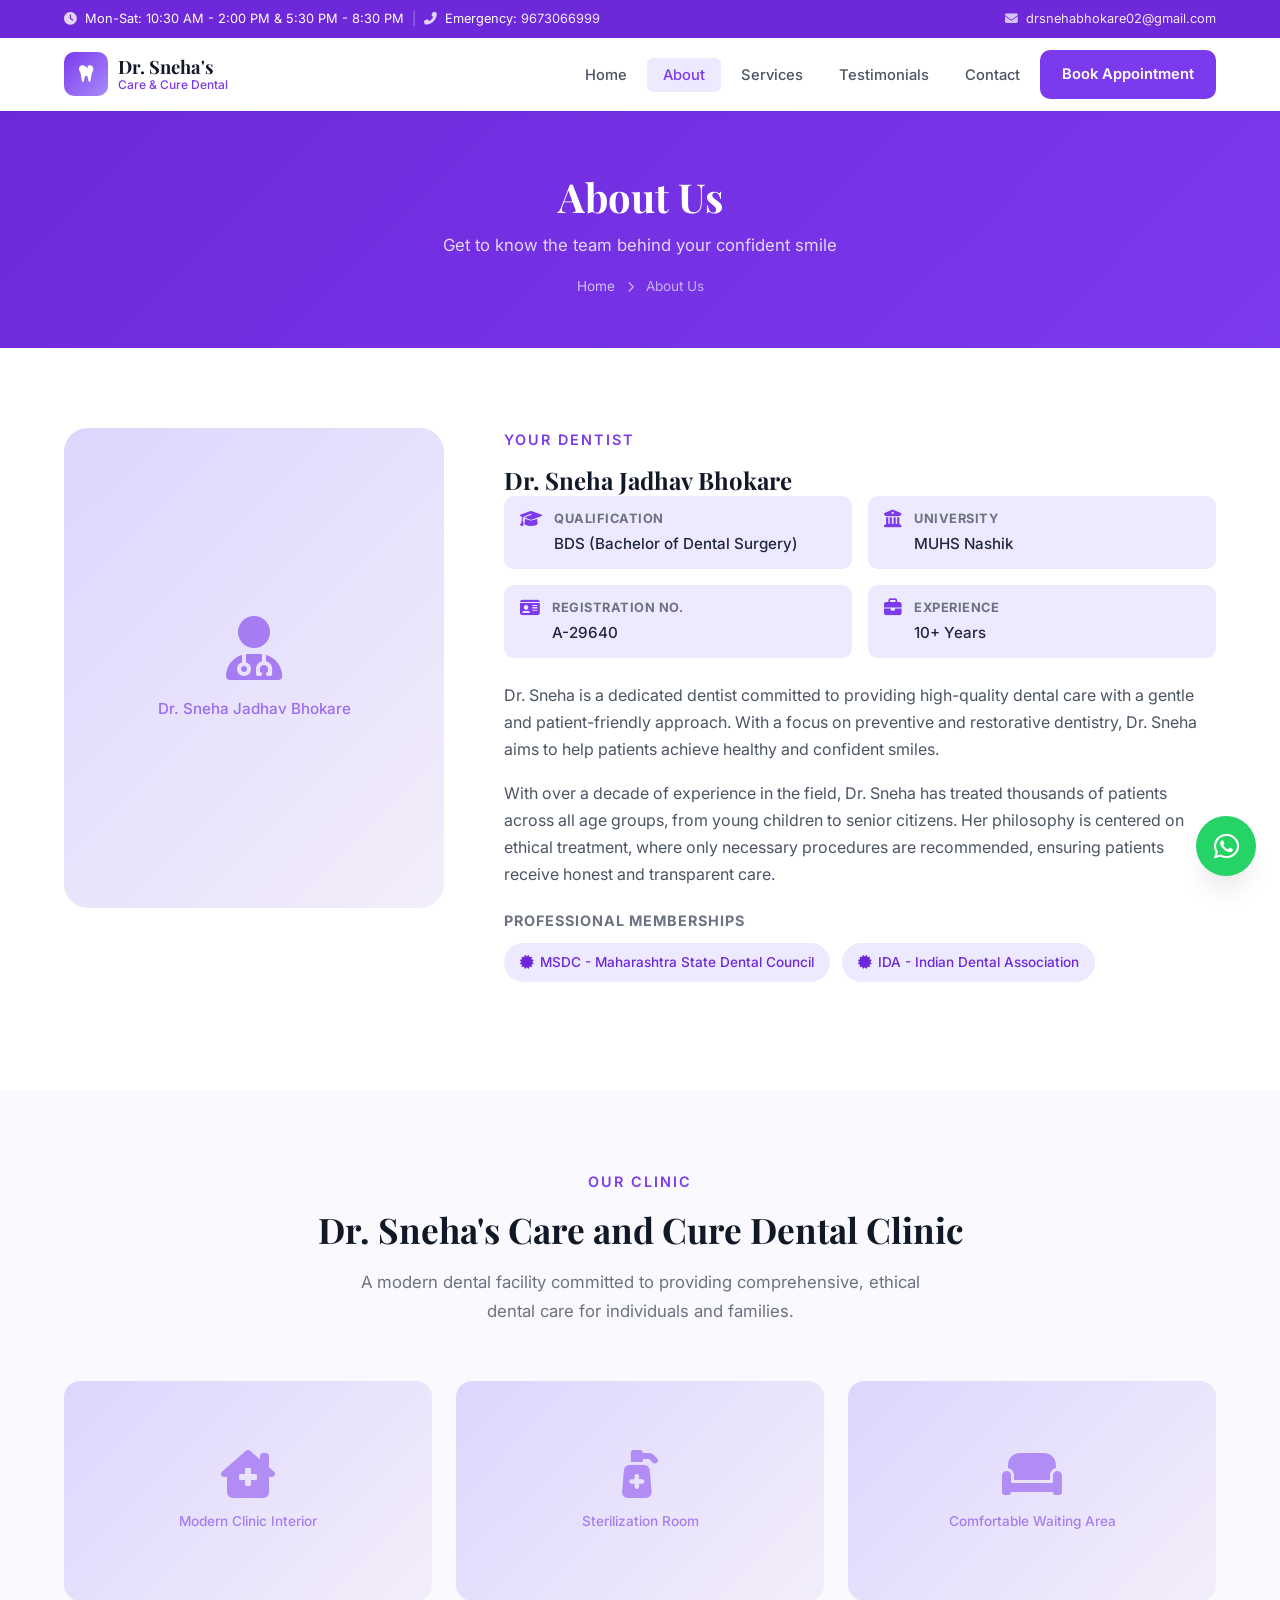
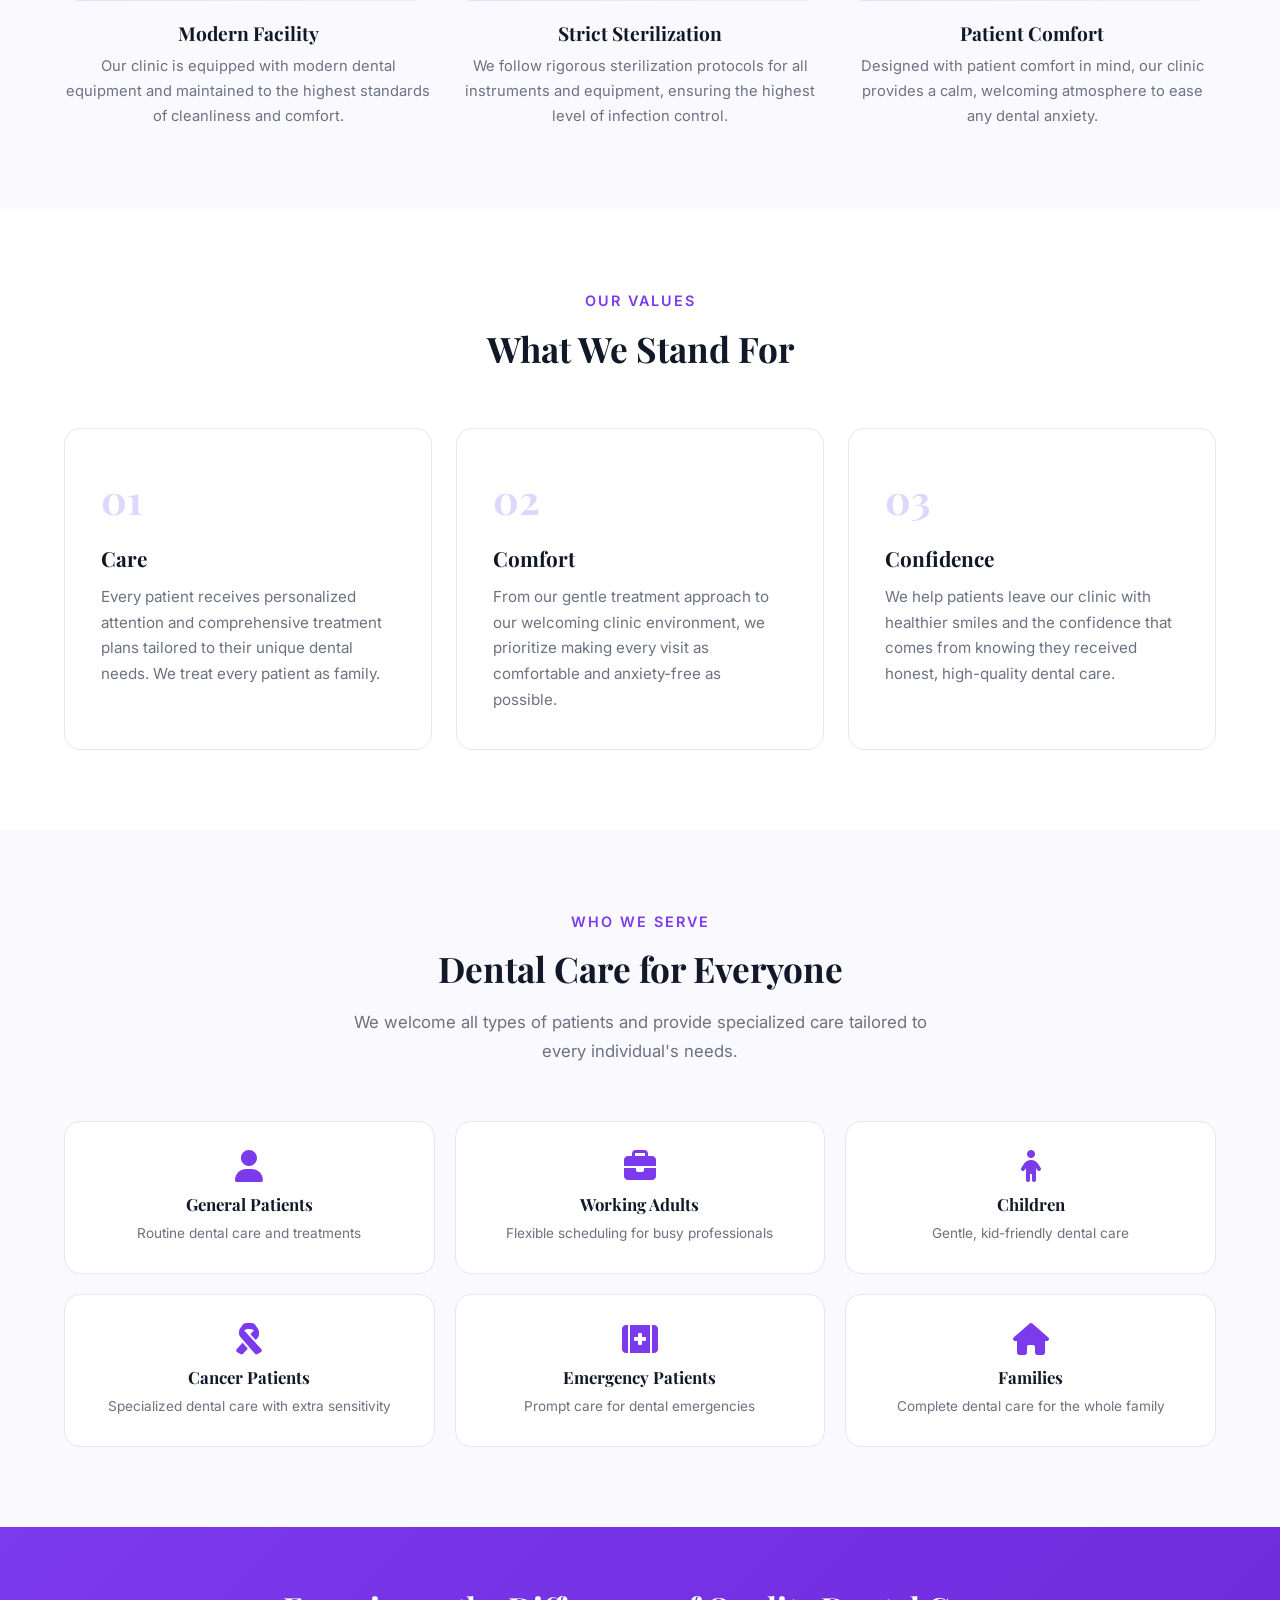
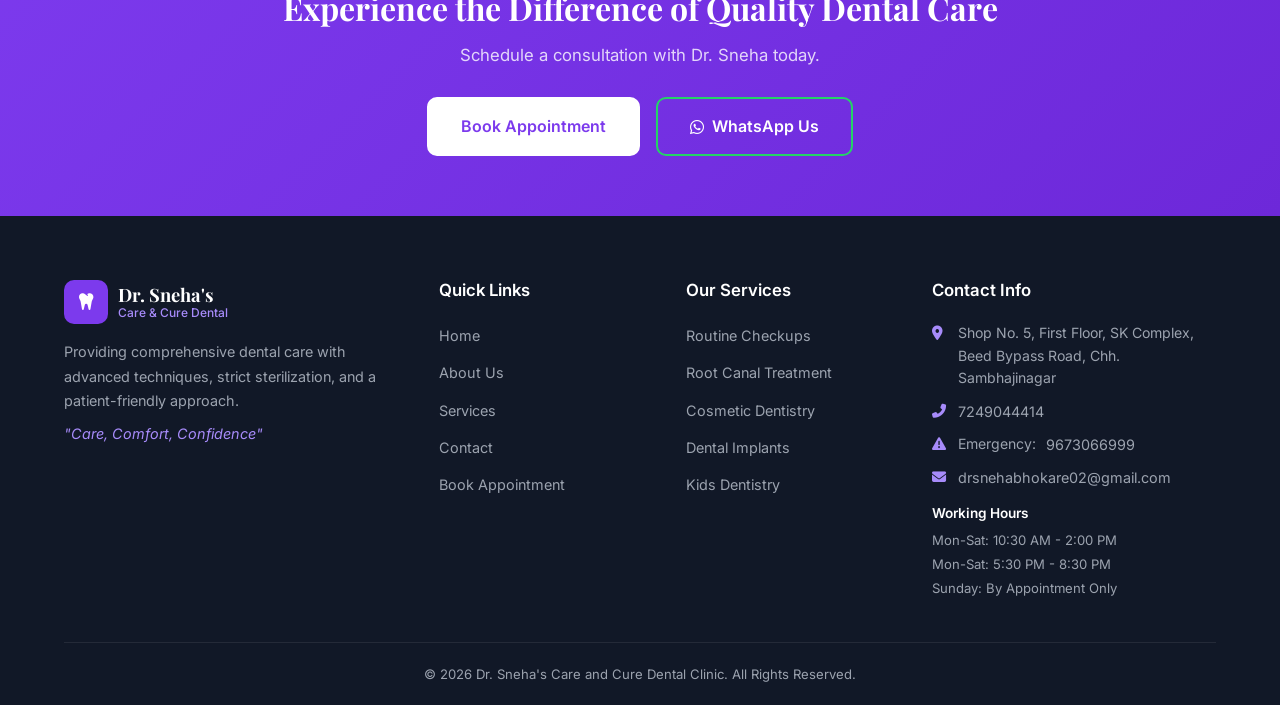
==== about.html @ a2eb23ae "first commit" ====
<!DOCTYPE html>
<html lang="en">
<head>
    <meta charset="UTF-8">
    <meta name="viewport" content="width=device-width, initial-scale=1.0">
    <meta name="description" content="Learn about Dr. Sneha Jadhav Bhokare - BDS, 10+ years experience. Dedicated to gentle, ethical dental care at Care and Cure Dental Clinic, Chh. Sambhajinagar.">
    <title>About Us | Dr. Sneha's Care and Cure Dental Clinic</title>
    <link rel="preconnect" href="https://fonts.googleapis.com">
    <link rel="preconnect" href="https://fonts.gstatic.com" crossorigin>
    <link href="https://fonts.googleapis.com/css2?family=Playfair+Display:wght@400;500;600;700&family=Inter:wght@300;400;500;600;700&display=swap" rel="stylesheet">
    <link rel="stylesheet" href="https://cdnjs.cloudflare.com/ajax/libs/font-awesome/6.5.1/css/all.min.css">
    <link rel="stylesheet" href="css/styles.css">
</head>
<body>
    <!-- Top Bar -->
    <div class="top-bar">
        <div class="container top-bar-content">
            <div class="top-bar-left">
                <span><i class="fas fa-clock"></i> Mon-Sat: 10:30 AM - 2:00 PM &amp; 5:30 PM - 8:30 PM</span>
                <span class="top-bar-divider">|</span>
                <span><i class="fas fa-phone-alt"></i> Emergency: <a href="tel:9673066999">9673066999</a></span>
            </div>
            <div class="top-bar-right">
                <a href="mailto:drsnehabhokare02@gmail.com"><i class="fas fa-envelope"></i> drsnehabhokare02@gmail.com</a>
            </div>
        </div>
    </div>

    <!-- Navigation -->
    <nav class="navbar" id="navbar">
        <div class="container nav-content">
            <a href="index.html" class="logo">
                <span class="logo-icon"><i class="fas fa-tooth"></i></span>
                <div class="logo-text">
                    <span class="logo-name">Dr. Sneha's</span>
                    <span class="logo-tagline">Care &amp; Cure Dental</span>
                </div>
            </a>
            <ul class="nav-links" id="navLinks">
                <li><a href="index.html">Home</a></li>
                <li><a href="about.html" class="active">About</a></li>
                <li><a href="services.html">Services</a></li>
                <li><a href="index.html#testimonials">Testimonials</a></li>
                <li><a href="contact.html">Contact</a></li>
                <li><a href="contact.html#appointment" class="btn btn-nav">Book Appointment</a></li>
            </ul>
            <button class="hamburger" id="hamburger" aria-label="Toggle navigation menu">
                <span></span>
                <span></span>
                <span></span>
            </button>
        </div>
    </nav>

    <!-- Page Header -->
    <section class="page-header">
        <div class="container">
            <h1>About Us</h1>
            <p>Get to know the team behind your confident smile</p>
            <div class="breadcrumb">
                <a href="index.html">Home</a> <i class="fas fa-chevron-right"></i> <span>About Us</span>
            </div>
        </div>
    </section>

    <!-- About Doctor Section -->
    <section class="section about-doctor">
        <div class="container">
            <div class="about-doctor-grid">
                <div class="about-doctor-image">
                    <div class="image-placeholder doctor-portrait">
                        <i class="fas fa-user-md"></i>
                        <span>Dr. Sneha Jadhav Bhokare</span>
                    </div>
                </div>
                <div class="about-doctor-content">
                    <p class="section-label">Your Dentist</p>
                    <h2>Dr. Sneha Jadhav Bhokare</h2>
                    <div class="credential-list">
                        <div class="credential">
                            <i class="fas fa-graduation-cap"></i>
                            <div>
                                <strong>Qualification</strong>
                                <span>BDS (Bachelor of Dental Surgery)</span>
                            </div>
                        </div>
                        <div class="credential">
                            <i class="fas fa-university"></i>
                            <div>
                                <strong>University</strong>
                                <span>MUHS Nashik</span>
                            </div>
                        </div>
                        <div class="credential">
                            <i class="fas fa-id-card"></i>
                            <div>
                                <strong>Registration No.</strong>
                                <span>A-29640</span>
                            </div>
                        </div>
                        <div class="credential">
                            <i class="fas fa-briefcase"></i>
                            <div>
                                <strong>Experience</strong>
                                <span>10+ Years</span>
                            </div>
                        </div>
                    </div>
                    <p class="bio-text">Dr. Sneha is a dedicated dentist committed to providing high-quality dental care with a gentle and patient-friendly approach. With a focus on preventive and restorative dentistry, Dr. Sneha aims to help patients achieve healthy and confident smiles.</p>
                    <p class="bio-text">With over a decade of experience in the field, Dr. Sneha has treated thousands of patients across all age groups, from young children to senior citizens. Her philosophy is centered on ethical treatment, where only necessary procedures are recommended, ensuring patients receive honest and transparent care.</p>
                    <div class="membership-section">
                        <h4>Professional Memberships</h4>
                        <div class="membership-tags">
                            <span class="tag"><i class="fas fa-certificate"></i> MSDC - Maharashtra State Dental Council</span>
                            <span class="tag"><i class="fas fa-certificate"></i> IDA - Indian Dental Association</span>
                        </div>
                    </div>
                </div>
            </div>
        </div>
    </section>

    <!-- Clinic Overview -->
    <section class="section clinic-overview">
        <div class="container">
            <div class="section-header">
                <p class="section-label">Our Clinic</p>
                <h2>Dr. Sneha's Care and Cure Dental Clinic</h2>
                <p class="section-description">A modern dental facility committed to providing comprehensive, ethical dental care for individuals and families.</p>
            </div>
            <div class="clinic-features-grid">
                <div class="clinic-feature">
                    <div class="feature-image-placeholder">
                        <i class="fas fa-clinic-medical"></i>
                        <span>Modern Clinic Interior</span>
                    </div>
                    <h3>Modern Facility</h3>
                    <p>Our clinic is equipped with modern dental equipment and maintained to the highest standards of cleanliness and comfort.</p>
                </div>
                <div class="clinic-feature">
                    <div class="feature-image-placeholder">
                        <i class="fas fa-pump-medical"></i>
                        <span>Sterilization Room</span>
                    </div>
                    <h3>Strict Sterilization</h3>
                    <p>We follow rigorous sterilization protocols for all instruments and equipment, ensuring the highest level of infection control.</p>
                </div>
                <div class="clinic-feature">
                    <div class="feature-image-placeholder">
                        <i class="fas fa-couch"></i>
                        <span>Comfortable Waiting Area</span>
                    </div>
                    <h3>Patient Comfort</h3>
                    <p>Designed with patient comfort in mind, our clinic provides a calm, welcoming atmosphere to ease any dental anxiety.</p>
                </div>
            </div>
        </div>
    </section>

    <!-- Values Section -->
    <section class="section values-section">
        <div class="container">
            <div class="section-header">
                <p class="section-label">Our Values</p>
                <h2>What We Stand For</h2>
            </div>
            <div class="values-grid">
                <div class="value-card">
                    <div class="value-number">01</div>
                    <h3>Care</h3>
                    <p>Every patient receives personalized attention and comprehensive treatment plans tailored to their unique dental needs. We treat every patient as family.</p>
                </div>
                <div class="value-card">
                    <div class="value-number">02</div>
                    <h3>Comfort</h3>
                    <p>From our gentle treatment approach to our welcoming clinic environment, we prioritize making every visit as comfortable and anxiety-free as possible.</p>
                </div>
                <div class="value-card">
                    <div class="value-number">03</div>
                    <h3>Confidence</h3>
                    <p>We help patients leave our clinic with healthier smiles and the confidence that comes from knowing they received honest, high-quality dental care.</p>
                </div>
            </div>
        </div>
    </section>

    <!-- Patients We Serve -->
    <section class="section patients-section">
        <div class="container">
            <div class="section-header">
                <p class="section-label">Who We Serve</p>
                <h2>Dental Care for Everyone</h2>
                <p class="section-description">We welcome all types of patients and provide specialized care tailored to every individual's needs.</p>
            </div>
            <div class="patients-grid">
                <div class="patient-type">
                    <i class="fas fa-user"></i>
                    <h4>General Patients</h4>
                    <p>Routine dental care and treatments</p>
                </div>
                <div class="patient-type">
                    <i class="fas fa-briefcase"></i>
                    <h4>Working Adults</h4>
                    <p>Flexible scheduling for busy professionals</p>
                </div>
                <div class="patient-type">
                    <i class="fas fa-child"></i>
                    <h4>Children</h4>
                    <p>Gentle, kid-friendly dental care</p>
                </div>
                <div class="patient-type">
                    <i class="fas fa-ribbon"></i>
                    <h4>Cancer Patients</h4>
                    <p>Specialized dental care with extra sensitivity</p>
                </div>
                <div class="patient-type">
                    <i class="fas fa-first-aid"></i>
                    <h4>Emergency Patients</h4>
                    <p>Prompt care for dental emergencies</p>
                </div>
                <div class="patient-type">
                    <i class="fas fa-home"></i>
                    <h4>Families</h4>
                    <p>Complete dental care for the whole family</p>
                </div>
            </div>
        </div>
    </section>

    <!-- CTA Section -->
    <section class="cta-section">
        <div class="container cta-content">
            <h2>Experience the Difference of Quality Dental Care</h2>
            <p>Schedule a consultation with Dr. Sneha today.</p>
            <div class="cta-buttons">
                <a href="contact.html#appointment" class="btn btn-white btn-lg">Book Appointment</a>
                <a href="https://wa.me/917249044414?text=Hello%20Dr.%20Sneha%2C%20I%20would%20like%20to%20book%20an%20appointment." class="btn btn-whatsapp-outline btn-lg" target="_blank" rel="noopener noreferrer">
                    <i class="fab fa-whatsapp"></i> WhatsApp Us
                </a>
            </div>
        </div>
    </section>

    <!-- Footer -->
    <footer class="footer">
        <div class="container">
            <div class="footer-grid">
                <div class="footer-col">
                    <div class="footer-logo">
                        <span class="logo-icon"><i class="fas fa-tooth"></i></span>
                        <div class="logo-text">
                            <span class="logo-name">Dr. Sneha's</span>
                            <span class="logo-tagline">Care &amp; Cure Dental</span>
                        </div>
                    </div>
                    <p>Providing comprehensive dental care with advanced techniques, strict sterilization, and a patient-friendly approach.</p>
                    <p class="tagline-footer"><em>"Care, Comfort, Confidence"</em></p>
                </div>
                <div class="footer-col">
                    <h4>Quick Links</h4>
                    <ul>
                        <li><a href="index.html">Home</a></li>
                        <li><a href="about.html">About Us</a></li>
                        <li><a href="services.html">Services</a></li>
                        <li><a href="contact.html">Contact</a></li>
                        <li><a href="contact.html#appointment">Book Appointment</a></li>
                    </ul>
                </div>
                <div class="footer-col">
                    <h4>Our Services</h4>
                    <ul>
                        <li><a href="services.html#routine">Routine Checkups</a></li>
                        <li><a href="services.html#rootcanal">Root Canal Treatment</a></li>
                        <li><a href="services.html#cosmetic">Cosmetic Dentistry</a></li>
                        <li><a href="services.html#implants">Dental Implants</a></li>
                        <li><a href="services.html#kids">Kids Dentistry</a></li>
                    </ul>
                </div>
                <div class="footer-col">
                    <h4>Contact Info</h4>
                    <ul class="contact-list">
                        <li><i class="fas fa-map-marker-alt"></i> Shop No. 5, First Floor, SK Complex, Beed Bypass Road, Chh. Sambhajinagar</li>
                        <li><i class="fas fa-phone-alt"></i> <a href="tel:7249044414">7249044414</a></li>
                        <li><i class="fas fa-exclamation-triangle"></i> Emergency: <a href="tel:9673066999">9673066999</a></li>
                        <li><i class="fas fa-envelope"></i> <a href="mailto:drsnehabhokare02@gmail.com">drsnehabhokare02@gmail.com</a></li>
                    </ul>
                    <div class="footer-hours">
                        <h5>Working Hours</h5>
                        <p>Mon-Sat: 10:30 AM - 2:00 PM</p>
                        <p>Mon-Sat: 5:30 PM - 8:30 PM</p>
                        <p>Sunday: By Appointment Only</p>
                    </div>
                </div>
            </div>
            <div class="footer-bottom">
                <p>&copy; 2026 Dr. Sneha's Care and Cure Dental Clinic. All Rights Reserved.</p>
            </div>
        </div>
    </footer>

    <!-- WhatsApp Float Button -->
    <a href="https://wa.me/917249044414?text=Hello%20Dr.%20Sneha%2C%20I%20would%20like%20to%20book%20an%20appointment." class="whatsapp-float" target="_blank" rel="noopener noreferrer" aria-label="Chat on WhatsApp">
        <i class="fab fa-whatsapp"></i>
    </a>

    <button class="back-to-top" id="backToTop" aria-label="Back to top">
        <i class="fas fa-chevron-up"></i>
    </button>

    <script src="js/main.js"></script>
</body>
</html>
---- css/styles.css ----
/* ===================================
   Dr. Sneha's Care & Cure Dental Clinic
   Premium Dental Website Stylesheet
   Color Palette: Lavender / Purple / White
   =================================== */

/* --- CSS Variables --- */
:root {
    --primary: #7C3AED;
    --primary-dark: #6D28D9;
    --primary-light: #A78BFA;
    --primary-lighter: #DDD6FE;
    --primary-lightest: #EDE9FE;
    --lavender: #E8DEF8;
    --lavender-light: #F3EEFA;
    --white: #FFFFFF;
    --off-white: #FAFAFE;
    --gray-50: #F9FAFB;
    --gray-100: #F3F4F6;
    --gray-200: #E5E7EB;
    --gray-300: #D1D5DB;
    --gray-400: #9CA3AF;
    --gray-500: #6B7280;
    --gray-600: #4B5563;
    --gray-700: #374151;
    --gray-800: #1F2937;
    --gray-900: #111827;
    --success: #10B981;
    --warning: #F59E0B;
    --danger: #EF4444;
    --whatsapp: #25D366;
    --font-heading: 'Playfair Display', Georgia, serif;
    --font-body: 'Inter', -apple-system, BlinkMacSystemFont, sans-serif;
    --shadow-sm: 0 1px 2px rgba(0, 0, 0, 0.05);
    --shadow: 0 4px 6px -1px rgba(0, 0, 0, 0.07), 0 2px 4px -2px rgba(0, 0, 0, 0.05);
    --shadow-md: 0 10px 15px -3px rgba(0, 0, 0, 0.08), 0 4px 6px -4px rgba(0, 0, 0, 0.05);
    --shadow-lg: 0 20px 25px -5px rgba(0, 0, 0, 0.08), 0 8px 10px -6px rgba(0, 0, 0, 0.04);
    --shadow-xl: 0 25px 50px -12px rgba(0, 0, 0, 0.15);
    --radius-sm: 6px;
    --radius: 10px;
    --radius-lg: 16px;
    --radius-xl: 24px;
    --transition: all 0.3s ease;
}

/* --- Reset & Base --- */
*, *::before, *::after {
    margin: 0;
    padding: 0;
    box-sizing: border-box;
}

html {
    scroll-behavior: smooth;
    scroll-padding-top: 100px;
}

body {
    font-family: var(--font-body);
    color: var(--gray-700);
    line-height: 1.7;
    background: var(--white);
    -webkit-font-smoothing: antialiased;
}

a {
    text-decoration: none;
    color: var(--primary);
    transition: var(--transition);
}

a:hover {
    color: var(--primary-dark);
}

img {
    max-width: 100%;
    height: auto;
    display: block;
}

h1, h2, h3, h4, h5, h6 {
    font-family: var(--font-heading);
    color: var(--gray-900);
    line-height: 1.3;
}

.container {
    max-width: 1200px;
    margin: 0 auto;
    padding: 0 24px;
}

.section {
    padding: 80px 0;
}

/* --- Top Bar --- */
.top-bar {
    background: var(--primary-dark);
    color: var(--white);
    font-size: 0.8rem;
    padding: 8px 0;
}

.top-bar-content {
    display: flex;
    justify-content: space-between;
    align-items: center;
}

.top-bar-left {
    display: flex;
    align-items: center;
    gap: 8px;
}

.top-bar-left i, .top-bar-right i {
    margin-right: 4px;
    opacity: 0.8;
}

.top-bar a {
    color: var(--white);
    opacity: 0.9;
}

.top-bar a:hover {
    opacity: 1;
    color: var(--lavender);
}

.top-bar-divider {
    opacity: 0.4;
}

/* --- Navbar --- */
.navbar {
    background: var(--white);
    position: sticky;
    top: 0;
    z-index: 1000;
    box-shadow: var(--shadow-sm);
    transition: var(--transition);
}

.navbar.scrolled {
    box-shadow: var(--shadow-md);
}

.nav-content {
    display: flex;
    justify-content: space-between;
    align-items: center;
    padding-top: 12px;
    padding-bottom: 12px;
}

.logo {
    display: flex;
    align-items: center;
    gap: 10px;
    color: var(--gray-900);
}

.logo:hover {
    color: var(--gray-900);
}

.logo-icon {
    width: 44px;
    height: 44px;
    background: linear-gradient(135deg, var(--primary), var(--primary-light));
    border-radius: var(--radius);
    display: flex;
    align-items: center;
    justify-content: center;
    color: var(--white);
    font-size: 1.2rem;
}

.logo-text {
    display: flex;
    flex-direction: column;
}

.logo-name {
    font-family: var(--font-heading);
    font-size: 1.15rem;
    font-weight: 700;
    color: var(--gray-900);
    line-height: 1.2;
}

.logo-tagline {
    font-size: 0.75rem;
    color: var(--primary);
    font-weight: 500;
    line-height: 1.2;
}

.nav-links {
    display: flex;
    align-items: center;
    list-style: none;
    gap: 4px;
}

.nav-links a {
    color: var(--gray-600);
    font-weight: 500;
    font-size: 0.92rem;
    padding: 8px 16px;
    border-radius: var(--radius-sm);
    transition: var(--transition);
}

.nav-links a:hover,
.nav-links a.active {
    color: var(--primary);
    background: var(--primary-lightest);
}

.btn-nav {
    background: var(--primary) !important;
    color: var(--white) !important;
    padding: 10px 20px !important;
    border-radius: var(--radius) !important;
    font-weight: 600 !important;
}

.btn-nav:hover {
    background: var(--primary-dark) !important;
    color: var(--white) !important;
}

.hamburger {
    display: none;
    flex-direction: column;
    gap: 5px;
    background: none;
    border: none;
    cursor: pointer;
    padding: 8px;
}

.hamburger span {
    width: 24px;
    height: 2.5px;
    background: var(--gray-700);
    border-radius: 2px;
    transition: var(--transition);
}

.hamburger.active span:nth-child(1) {
    transform: rotate(45deg) translate(5px, 5px);
}

.hamburger.active span:nth-child(2) {
    opacity: 0;
}

.hamburger.active span:nth-child(3) {
    transform: rotate(-45deg) translate(5px, -5px);
}

/* --- Buttons --- */
.btn {
    display: inline-flex;
    align-items: center;
    justify-content: center;
    gap: 8px;
    font-family: var(--font-body);
    font-weight: 600;
    font-size: 0.95rem;
    padding: 12px 28px;
    border-radius: var(--radius);
    border: 2px solid transparent;
    cursor: pointer;
    transition: var(--transition);
    white-space: nowrap;
}

.btn-primary {
    background: var(--primary);
    color: var(--white);
    border-color: var(--primary);
}

.btn-primary:hover {
    background: var(--primary-dark);
    border-color: var(--primary-dark);
    color: var(--white);
    transform: translateY(-2px);
    box-shadow: var(--shadow-md);
}

.btn-outline {
    background: transparent;
    color: var(--white);
    border-color: var(--white);
}

.btn-outline:hover {
    background: var(--white);
    color: var(--primary);
    transform: translateY(-2px);
}

.btn-white {
    background: var(--white);
    color: var(--primary);
    border-color: var(--white);
}

.btn-white:hover {
    background: var(--primary-lightest);
    color: var(--primary-dark);
    transform: translateY(-2px);
    box-shadow: var(--shadow-md);
}

.btn-whatsapp {
    background: var(--whatsapp);
    color: var(--white);
    border-color: var(--whatsapp);
}

.btn-whatsapp:hover {
    background: #1da851;
    border-color: #1da851;
    color: var(--white);
    transform: translateY(-2px);
}

.btn-whatsapp-outline {
    background: transparent;
    color: var(--white);
    border-color: var(--whatsapp);
}

.btn-whatsapp-outline:hover {
    background: var(--whatsapp);
    color: var(--white);
    transform: translateY(-2px);
}

.btn-lg {
    padding: 14px 32px;
    font-size: 1rem;
}

.btn-full {
    width: 100%;
}

/* --- Hero Section --- */
.hero {
    position: relative;
    background: linear-gradient(135deg, var(--primary-dark) 0%, var(--primary) 40%, var(--primary-light) 100%);
    min-height: 600px;
    display: flex;
    align-items: center;
    overflow: hidden;
}

.hero::before {
    content: '';
    position: absolute;
    top: -50%;
    right: -20%;
    width: 600px;
    height: 600px;
    background: rgba(255, 255, 255, 0.05);
    border-radius: 50%;
}

.hero::after {
    content: '';
    position: absolute;
    bottom: -30%;
    left: -10%;
    width: 400px;
    height: 400px;
    background: rgba(255, 255, 255, 0.03);
    border-radius: 50%;
}

.hero-content {
    display: grid;
    grid-template-columns: 1fr 380px;
    gap: 60px;
    align-items: center;
    padding: 80px 24px;
    position: relative;
    z-index: 1;
}

.hero-subtitle {
    color: var(--lavender);
    font-weight: 500;
    font-size: 1rem;
    margin-bottom: 16px;
    letter-spacing: 0.5px;
}

.hero h1 {
    color: var(--white);
    font-size: 3.2rem;
    font-weight: 700;
    margin-bottom: 20px;
    line-height: 1.15;
}

.hero .highlight {
    color: var(--lavender);
    position: relative;
}

.hero-description {
    color: rgba(255, 255, 255, 0.85);
    font-size: 1.1rem;
    margin-bottom: 32px;
    max-width: 540px;
    line-height: 1.8;
}

.hero-cta {
    display: flex;
    gap: 16px;
    margin-bottom: 40px;
}

.hero-badges {
    display: flex;
    gap: 24px;
}

.badge {
    display: flex;
    align-items: center;
    gap: 8px;
    color: rgba(255, 255, 255, 0.8);
    font-size: 0.85rem;
    font-weight: 500;
}

.badge i {
    color: var(--lavender);
    font-size: 1rem;
}

.hero-card {
    background: rgba(255, 255, 255, 0.12);
    backdrop-filter: blur(20px);
    border: 1px solid rgba(255, 255, 255, 0.2);
    border-radius: var(--radius-xl);
    padding: 40px 32px;
    text-align: center;
    color: var(--white);
}

.hero-card-icon {
    width: 64px;
    height: 64px;
    background: rgba(255, 255, 255, 0.15);
    border-radius: 50%;
    display: flex;
    align-items: center;
    justify-content: center;
    margin: 0 auto 20px;
    font-size: 1.5rem;
}

.hero-card h3 {
    color: var(--white);
    font-size: 1.4rem;
    margin-bottom: 8px;
}

.hero-card p {
    color: rgba(255, 255, 255, 0.75);
    margin-bottom: 24px;
    font-size: 0.95rem;
}

/* --- Section Styles --- */
.section-header {
    text-align: center;
    margin-bottom: 56px;
}

.section-label {
    color: var(--primary);
    font-weight: 600;
    font-size: 0.9rem;
    text-transform: uppercase;
    letter-spacing: 2px;
    margin-bottom: 12px;
}

.section-header h2 {
    font-size: 2.2rem;
    margin-bottom: 16px;
}

.section-description {
    color: var(--gray-500);
    font-size: 1.05rem;
    max-width: 600px;
    margin: 0 auto;
}

.section-cta {
    text-align: center;
    margin-top: 48px;
}

/* --- About Preview --- */
.about-preview {
    background: var(--off-white);
}

.about-preview-grid {
    display: grid;
    grid-template-columns: 400px 1fr;
    gap: 60px;
    align-items: center;
}

.about-preview-image {
    position: relative;
}

.image-placeholder {
    background: linear-gradient(135deg, var(--primary-lighter), var(--lavender-light));
    border-radius: var(--radius-lg);
    display: flex;
    flex-direction: column;
    align-items: center;
    justify-content: center;
    gap: 16px;
    color: var(--primary);
    min-height: 450px;
}

.image-placeholder i {
    font-size: 4rem;
    opacity: 0.6;
}

.image-placeholder span {
    font-weight: 500;
    font-size: 0.95rem;
    opacity: 0.7;
}

.experience-badge {
    position: absolute;
    bottom: -20px;
    right: -20px;
    background: var(--primary);
    color: var(--white);
    border-radius: var(--radius-lg);
    padding: 20px 24px;
    text-align: center;
    box-shadow: var(--shadow-lg);
}

.exp-number {
    display: block;
    font-family: var(--font-heading);
    font-size: 2.5rem;
    font-weight: 700;
    line-height: 1;
}

.exp-text {
    font-size: 0.8rem;
    opacity: 0.9;
    line-height: 1.3;
}

.about-preview-content .credentials {
    color: var(--primary);
    font-weight: 500;
    font-size: 0.95rem;
    margin-bottom: 16px;
}

.about-preview-content h2 {
    font-size: 2rem;
    margin-bottom: 8px;
}

.bio {
    color: var(--gray-600);
    margin-bottom: 24px;
    font-size: 1.02rem;
}

.membership-tags {
    display: flex;
    flex-wrap: wrap;
    gap: 12px;
    margin-bottom: 28px;
}

.tag {
    background: var(--primary-lightest);
    color: var(--primary-dark);
    padding: 8px 16px;
    border-radius: 50px;
    font-size: 0.85rem;
    font-weight: 500;
    display: flex;
    align-items: center;
    gap: 6px;
}

/* --- Services Section --- */
.services-grid {
    display: grid;
    grid-template-columns: repeat(3, 1fr);
    gap: 24px;
}

.service-card {
    background: var(--white);
    border: 1px solid var(--gray-200);
    border-radius: var(--radius-lg);
    padding: 32px;
    transition: var(--transition);
}

.service-card:hover {
    border-color: var(--primary-light);
    box-shadow: var(--shadow-lg);
    transform: translateY(-4px);
}

.service-icon {
    width: 56px;
    height: 56px;
    background: var(--primary-lightest);
    border-radius: var(--radius);
    display: flex;
    align-items: center;
    justify-content: center;
    color: var(--primary);
    font-size: 1.3rem;
    margin-bottom: 20px;
    transition: var(--transition);
}

.service-card:hover .service-icon {
    background: var(--primary);
    color: var(--white);
}

.service-card h3 {
    font-size: 1.2rem;
    margin-bottom: 12px;
}

.service-card p {
    color: var(--gray-500);
    font-size: 0.92rem;
    margin-bottom: 16px;
}

.service-link {
    font-weight: 600;
    font-size: 0.9rem;
    display: inline-flex;
    align-items: center;
    gap: 6px;
}

.service-link i {
    font-size: 0.8rem;
    transition: transform 0.3s;
}

.service-link:hover i {
    transform: translateX(4px);
}

/* --- Why Us Section --- */
.why-us-section {
    background: var(--off-white);
}

.why-us-grid {
    display: grid;
    grid-template-columns: repeat(3, 1fr);
    gap: 24px;
}

.why-us-card {
    background: var(--white);
    border-radius: var(--radius-lg);
    padding: 32px;
    text-align: center;
    box-shadow: var(--shadow-sm);
    transition: var(--transition);
}

.why-us-card:hover {
    box-shadow: var(--shadow-md);
    transform: translateY(-2px);
}

.why-us-icon {
    width: 64px;
    height: 64px;
    background: linear-gradient(135deg, var(--primary-lightest), var(--lavender));
    border-radius: 50%;
    display: flex;
    align-items: center;
    justify-content: center;
    color: var(--primary);
    font-size: 1.4rem;
    margin: 0 auto 20px;
}

.why-us-card h3 {
    font-size: 1.15rem;
    margin-bottom: 10px;
}

.why-us-card p {
    color: var(--gray-500);
    font-size: 0.92rem;
}

/* --- Testimonials Section --- */
.testimonials-section {
    background: linear-gradient(135deg, var(--primary-dark) 0%, var(--primary) 100%);
    color: var(--white);
}

.testimonials-section .section-label {
    color: var(--lavender);
}

.testimonials-section .section-header h2 {
    color: var(--white);
}

.testimonials-section .section-description {
    color: rgba(255, 255, 255, 0.75);
}

.testimonials-grid {
    display: grid;
    grid-template-columns: repeat(3, 1fr);
    gap: 24px;
}

.testimonial-card {
    background: rgba(255, 255, 255, 0.1);
    backdrop-filter: blur(10px);
    border: 1px solid rgba(255, 255, 255, 0.15);
    border-radius: var(--radius-lg);
    padding: 32px;
}

.testimonial-stars {
    color: var(--warning);
    margin-bottom: 16px;
    font-size: 0.9rem;
    display: flex;
    gap: 2px;
}

.testimonial-text {
    color: rgba(255, 255, 255, 0.9);
    font-size: 0.95rem;
    font-style: italic;
    margin-bottom: 24px;
    line-height: 1.8;
}

.testimonial-author {
    display: flex;
    align-items: center;
    gap: 12px;
}

.author-avatar {
    width: 44px;
    height: 44px;
    background: rgba(255, 255, 255, 0.15);
    border-radius: 50%;
    display: flex;
    align-items: center;
    justify-content: center;
    color: var(--white);
    font-size: 1rem;
}

.testimonial-author strong {
    display: block;
    color: var(--white);
    font-size: 0.95rem;
}

.testimonial-author span {
    color: var(--lavender);
    font-size: 0.8rem;
}

/* --- CTA Section --- */
.cta-section {
    background: linear-gradient(135deg, var(--primary) 0%, var(--primary-dark) 100%);
    padding: 60px 0;
}

.cta-content {
    text-align: center;
}

.cta-content h2 {
    color: var(--white);
    font-size: 2rem;
    margin-bottom: 12px;
}

.cta-content p {
    color: rgba(255, 255, 255, 0.8);
    font-size: 1.05rem;
    margin-bottom: 28px;
}

.cta-buttons {
    display: flex;
    justify-content: center;
    gap: 16px;
    flex-wrap: wrap;
}

/* --- Page Header (Inner pages) --- */
.page-header {
    background: linear-gradient(135deg, var(--primary-dark) 0%, var(--primary) 100%);
    padding: 60px 0 50px;
    text-align: center;
}

.page-header h1 {
    color: var(--white);
    font-size: 2.5rem;
    margin-bottom: 8px;
}

.page-header p {
    color: rgba(255, 255, 255, 0.8);
    font-size: 1.05rem;
    margin-bottom: 16px;
}

.breadcrumb {
    font-size: 0.85rem;
    color: rgba(255, 255, 255, 0.6);
}

.breadcrumb a {
    color: rgba(255, 255, 255, 0.7);
}

.breadcrumb a:hover {
    color: var(--white);
}

.breadcrumb i {
    font-size: 0.7rem;
    margin: 0 8px;
}

/* --- About Doctor Section --- */
.about-doctor-grid {
    display: grid;
    grid-template-columns: 380px 1fr;
    gap: 60px;
    align-items: start;
}

.doctor-portrait {
    min-height: 480px;
    border-radius: var(--radius-xl);
}

.credential-list {
    display: grid;
    grid-template-columns: 1fr 1fr;
    gap: 16px;
    margin-bottom: 24px;
}

.credential {
    display: flex;
    align-items: start;
    gap: 12px;
    padding: 12px 16px;
    background: var(--primary-lightest);
    border-radius: var(--radius);
}

.credential i {
    color: var(--primary);
    font-size: 1.1rem;
    margin-top: 2px;
}

.credential strong {
    display: block;
    font-size: 0.8rem;
    color: var(--gray-500);
    text-transform: uppercase;
    letter-spacing: 0.5px;
}

.credential span {
    font-size: 0.95rem;
    color: var(--gray-800);
    font-weight: 500;
}

.bio-text {
    color: var(--gray-600);
    margin-bottom: 16px;
    font-size: 1rem;
}

.membership-section {
    margin-top: 24px;
}

.membership-section h4 {
    font-family: var(--font-body);
    font-size: 0.9rem;
    text-transform: uppercase;
    letter-spacing: 1px;
    color: var(--gray-500);
    margin-bottom: 12px;
}

/* --- Clinic Features --- */
.clinic-overview {
    background: var(--off-white);
}

.clinic-features-grid {
    display: grid;
    grid-template-columns: repeat(3, 1fr);
    gap: 24px;
}

.clinic-feature {
    text-align: center;
}

.feature-image-placeholder {
    background: linear-gradient(135deg, var(--primary-lighter), var(--lavender-light));
    border-radius: var(--radius-lg);
    min-height: 220px;
    display: flex;
    flex-direction: column;
    align-items: center;
    justify-content: center;
    gap: 12px;
    margin-bottom: 20px;
    color: var(--primary);
}

.feature-image-placeholder i {
    font-size: 3rem;
    opacity: 0.5;
}

.feature-image-placeholder span {
    font-size: 0.85rem;
    opacity: 0.6;
    font-weight: 500;
}

.clinic-feature h3 {
    font-size: 1.2rem;
    margin-bottom: 8px;
}

.clinic-feature p {
    color: var(--gray-500);
    font-size: 0.92rem;
}

/* --- Values Section --- */
.values-grid {
    display: grid;
    grid-template-columns: repeat(3, 1fr);
    gap: 24px;
}

.value-card {
    background: var(--white);
    border: 1px solid var(--gray-200);
    border-radius: var(--radius-lg);
    padding: 36px;
    transition: var(--transition);
}

.value-card:hover {
    border-color: var(--primary-light);
    box-shadow: var(--shadow-md);
}

.value-number {
    font-family: var(--font-heading);
    font-size: 2.5rem;
    font-weight: 700;
    color: var(--primary-lighter);
    margin-bottom: 12px;
}

.value-card h3 {
    font-size: 1.3rem;
    margin-bottom: 12px;
}

.value-card p {
    color: var(--gray-500);
    font-size: 0.95rem;
}

/* --- Patients Section --- */
.patients-section {
    background: var(--off-white);
}

.patients-grid {
    display: grid;
    grid-template-columns: repeat(3, 1fr);
    gap: 20px;
}

.patient-type {
    background: var(--white);
    border-radius: var(--radius-lg);
    padding: 28px;
    text-align: center;
    border: 1px solid var(--gray-200);
    transition: var(--transition);
}

.patient-type:hover {
    border-color: var(--primary-light);
    box-shadow: var(--shadow);
}

.patient-type i {
    font-size: 2rem;
    color: var(--primary);
    margin-bottom: 12px;
}

.patient-type h4 {
    font-size: 1.05rem;
    margin-bottom: 6px;
}

.patient-type p {
    color: var(--gray-500);
    font-size: 0.85rem;
}

/* --- Services Detail Page --- */
.service-detail-block {
    padding: 60px 0;
    border-bottom: 1px solid var(--gray-200);
}

.service-detail-block:last-child {
    border-bottom: none;
}

.service-detail-block.alt {
    background: var(--off-white);
}

.service-detail-content {
    max-width: 800px;
    margin: 0 auto;
}

.service-detail-icon {
    width: 64px;
    height: 64px;
    background: var(--primary-lightest);
    border-radius: var(--radius-lg);
    display: flex;
    align-items: center;
    justify-content: center;
    color: var(--primary);
    font-size: 1.5rem;
    margin-bottom: 20px;
}

.service-detail-content h2 {
    font-size: 1.8rem;
    margin-bottom: 16px;
}

.service-intro {
    color: var(--gray-600);
    font-size: 1.05rem;
    margin-bottom: 32px;
    line-height: 1.8;
}

.service-list {
    display: flex;
    flex-direction: column;
    gap: 20px;
}

.service-item {
    display: flex;
    gap: 16px;
    align-items: start;
}

.service-item > i {
    color: var(--primary);
    font-size: 1.2rem;
    margin-top: 4px;
    flex-shrink: 0;
}

.service-item h4 {
    font-family: var(--font-body);
    font-size: 1.05rem;
    margin-bottom: 4px;
    color: var(--gray-800);
}

.service-item p {
    color: var(--gray-500);
    font-size: 0.92rem;
}

/* --- Contact Section --- */
.contact-grid {
    display: grid;
    grid-template-columns: 1fr 1fr;
    gap: 48px;
    align-items: start;
}

.contact-info h2 {
    font-size: 1.8rem;
    margin-bottom: 12px;
}

.contact-info > p {
    color: var(--gray-500);
    margin-bottom: 28px;
}

.contact-cards {
    display: flex;
    flex-direction: column;
    gap: 16px;
    margin-bottom: 32px;
}

.contact-card {
    display: flex;
    align-items: center;
    gap: 16px;
    padding: 16px 20px;
    background: var(--off-white);
    border-radius: var(--radius);
    border: 1px solid var(--gray-200);
    transition: var(--transition);
}

.contact-card:hover {
    border-color: var(--primary-light);
}

.contact-card-icon {
    width: 48px;
    height: 48px;
    background: var(--primary-lightest);
    border-radius: var(--radius);
    display: flex;
    align-items: center;
    justify-content: center;
    color: var(--primary);
    font-size: 1.1rem;
    flex-shrink: 0;
}

.contact-card-icon.emergency {
    background: #FEF2F2;
    color: var(--danger);
}

.contact-card h4 {
    font-family: var(--font-body);
    font-size: 0.85rem;
    text-transform: uppercase;
    letter-spacing: 0.5px;
    color: var(--gray-400);
    margin-bottom: 2px;
}

.contact-card a {
    font-weight: 600;
    font-size: 1.05rem;
}

.contact-card p {
    font-size: 0.9rem;
    color: var(--gray-600);
    line-height: 1.6;
}

.working-hours-card {
    background: var(--primary-lightest);
    border-radius: var(--radius-lg);
    padding: 24px;
}

.working-hours-card h3 {
    font-size: 1.1rem;
    margin-bottom: 16px;
    display: flex;
    align-items: center;
    gap: 8px;
}

.working-hours-card h3 i {
    color: var(--primary);
}

.hours-table {
    width: 100%;
    border-collapse: collapse;
}

.hours-table td {
    padding: 8px 0;
    font-size: 0.92rem;
    border-bottom: 1px solid var(--primary-lighter);
}

.hours-table tr:last-child td {
    border-bottom: none;
}

.hours-table td:last-child {
    font-weight: 600;
    color: var(--primary-dark);
    text-align: right;
}

/* --- Appointment Form --- */
.appointment-form-wrapper {
    background: var(--white);
    border: 1px solid var(--gray-200);
    border-radius: var(--radius-xl);
    padding: 36px;
    box-shadow: var(--shadow-md);
}

.appointment-form-wrapper h2 {
    font-size: 1.6rem;
    margin-bottom: 6px;
}

.appointment-form-wrapper > p {
    color: var(--gray-500);
    margin-bottom: 28px;
    font-size: 0.92rem;
}

.form-group {
    margin-bottom: 20px;
}

.form-row {
    display: grid;
    grid-template-columns: 1fr 1fr;
    gap: 16px;
}

.form-group label {
    display: block;
    font-weight: 500;
    font-size: 0.9rem;
    color: var(--gray-700);
    margin-bottom: 6px;
}

.required {
    color: var(--danger);
}

.form-group input,
.form-group select,
.form-group textarea {
    width: 100%;
    padding: 12px 16px;
    border: 1.5px solid var(--gray-300);
    border-radius: var(--radius);
    font-family: var(--font-body);
    font-size: 0.95rem;
    color: var(--gray-800);
    transition: var(--transition);
    background: var(--white);
}

.form-group input:focus,
.form-group select:focus,
.form-group textarea:focus {
    outline: none;
    border-color: var(--primary);
    box-shadow: 0 0 0 3px var(--primary-lightest);
}

.form-group input::placeholder,
.form-group textarea::placeholder {
    color: var(--gray-400);
}

.form-notice {
    display: flex;
    align-items: start;
    gap: 10px;
    padding: 12px 16px;
    background: var(--primary-lightest);
    border-radius: var(--radius);
    margin-bottom: 20px;
}

.form-notice i {
    color: var(--primary);
    font-size: 1rem;
    margin-top: 2px;
}

.form-notice p {
    font-size: 0.82rem;
    color: var(--gray-600);
}

.form-success {
    text-align: center;
    padding: 40px 20px;
}

.success-icon {
    color: var(--success);
    font-size: 3.5rem;
    margin-bottom: 16px;
}

.form-success h3 {
    font-size: 1.4rem;
    margin-bottom: 12px;
    color: var(--success);
}

.form-success p {
    color: var(--gray-600);
    margin-bottom: 8px;
}

/* --- Map Section --- */
.map-section {
    padding: 60px 0 0;
}

.map-title {
    text-align: center;
    font-size: 1.5rem;
    margin-bottom: 24px;
}

.map-title i {
    color: var(--primary);
}

.map-wrapper {
    border-radius: var(--radius-lg);
    overflow: hidden;
    box-shadow: var(--shadow-md);
}

/* --- Footer --- */
.footer {
    background: var(--gray-900);
    color: var(--gray-400);
    padding: 64px 0 0;
}

.footer-grid {
    display: grid;
    grid-template-columns: 1.3fr 0.8fr 0.8fr 1.1fr;
    gap: 40px;
    padding-bottom: 40px;
    border-bottom: 1px solid rgba(255, 255, 255, 0.08);
}

.footer-logo {
    display: flex;
    align-items: center;
    gap: 10px;
    margin-bottom: 16px;
}

.footer-logo .logo-icon {
    background: var(--primary);
}

.footer-logo .logo-name {
    color: var(--white);
}

.footer-logo .logo-tagline {
    color: var(--primary-light);
}

.footer-col p {
    font-size: 0.9rem;
    line-height: 1.7;
    margin-bottom: 8px;
}

.tagline-footer {
    color: var(--primary-light);
}

.footer-col h4 {
    color: var(--white);
    font-size: 1.05rem;
    margin-bottom: 20px;
    font-family: var(--font-body);
    font-weight: 600;
}

.footer-col ul {
    list-style: none;
}

.footer-col ul li {
    margin-bottom: 10px;
}

.footer-col ul li a {
    color: var(--gray-400);
    font-size: 0.9rem;
    transition: var(--transition);
}

.footer-col ul li a:hover {
    color: var(--primary-light);
    padding-left: 4px;
}

.contact-list li {
    display: flex;
    align-items: start;
    gap: 10px;
    font-size: 0.88rem;
    line-height: 1.6;
}

.contact-list li i {
    color: var(--primary-light);
    margin-top: 4px;
    flex-shrink: 0;
    width: 16px;
}

.contact-list li a {
    color: var(--gray-400);
}

.contact-list li a:hover {
    color: var(--primary-light);
}

.footer-hours {
    margin-top: 16px;
}

.footer-hours h5 {
    color: var(--white);
    font-family: var(--font-body);
    font-size: 0.85rem;
    font-weight: 600;
    margin-bottom: 6px;
}

.footer-hours p {
    font-size: 0.82rem;
    margin-bottom: 2px;
}

.footer-bottom {
    padding: 20px 0;
    text-align: center;
    font-size: 0.82rem;
}

/* --- WhatsApp Float --- */
.whatsapp-float {
    position: fixed;
    bottom: 24px;
    right: 24px;
    width: 60px;
    height: 60px;
    background: var(--whatsapp);
    border-radius: 50%;
    display: flex;
    align-items: center;
    justify-content: center;
    color: var(--white);
    font-size: 1.8rem;
    box-shadow: var(--shadow-lg);
    z-index: 999;
    transition: var(--transition);
    animation: pulse-whatsapp 2s infinite;
}

.whatsapp-float:hover {
    background: #1da851;
    color: var(--white);
    transform: scale(1.1);
    animation: none;
}

@keyframes pulse-whatsapp {
    0% { box-shadow: 0 0 0 0 rgba(37, 211, 102, 0.4); }
    70% { box-shadow: 0 0 0 15px rgba(37, 211, 102, 0); }
    100% { box-shadow: 0 0 0 0 rgba(37, 211, 102, 0); }
}

/* --- Back to Top --- */
.back-to-top {
    position: fixed;
    bottom: 96px;
    right: 28px;
    width: 44px;
    height: 44px;
    background: var(--primary);
    color: var(--white);
    border: none;
    border-radius: 50%;
    display: flex;
    align-items: center;
    justify-content: center;
    cursor: pointer;
    opacity: 0;
    visibility: hidden;
    transition: var(--transition);
    z-index: 998;
    box-shadow: var(--shadow);
    font-size: 0.9rem;
}

.back-to-top.visible {
    opacity: 1;
    visibility: visible;
}

.back-to-top:hover {
    background: var(--primary-dark);
    transform: translateY(-2px);
}

/* ===================================
   RESPONSIVE DESIGN
   =================================== */

@media (max-width: 1024px) {
    .hero-content {
        grid-template-columns: 1fr;
        gap: 40px;
    }

    .hero-visual {
        display: none;
    }

    .hero h1 {
        font-size: 2.6rem;
    }

    .about-preview-grid {
        grid-template-columns: 1fr;
        gap: 40px;
    }

    .about-preview-image {
        max-width: 400px;
        margin: 0 auto;
    }

    .about-doctor-grid {
        grid-template-columns: 1fr;
        gap: 40px;
    }

    .about-doctor-image {
        max-width: 400px;
        margin: 0 auto;
    }

    .services-grid,
    .why-us-grid,
    .testimonials-grid,
    .clinic-features-grid,
    .values-grid {
        grid-template-columns: repeat(2, 1fr);
    }

    .patients-grid {
        grid-template-columns: repeat(3, 1fr);
    }

    .footer-grid {
        grid-template-columns: 1fr 1fr;
        gap: 32px;
    }

    .contact-grid {
        grid-template-columns: 1fr;
        gap: 40px;
    }
}

@media (max-width: 768px) {
    .top-bar-content {
        flex-direction: column;
        gap: 4px;
        text-align: center;
    }

    .top-bar-divider {
        display: none;
    }

    .top-bar-left {
        flex-direction: column;
        gap: 2px;
    }

    .nav-links {
        display: none;
        position: absolute;
        top: 100%;
        left: 0;
        right: 0;
        background: var(--white);
        flex-direction: column;
        padding: 20px;
        box-shadow: var(--shadow-lg);
        gap: 4px;
    }

    .nav-links.active {
        display: flex;
    }

    .nav-links a {
        padding: 12px 16px;
        width: 100%;
    }

    .hamburger {
        display: flex;
    }

    .hero {
        min-height: auto;
    }

    .hero-content {
        padding: 50px 24px;
    }

    .hero h1 {
        font-size: 2rem;
    }

    .hero-description {
        font-size: 1rem;
    }

    .hero-cta {
        flex-direction: column;
    }

    .hero-badges {
        flex-direction: column;
        gap: 12px;
    }

    .section {
        padding: 56px 0;
    }

    .section-header h2 {
        font-size: 1.7rem;
    }

    .services-grid,
    .why-us-grid,
    .testimonials-grid,
    .clinic-features-grid,
    .values-grid {
        grid-template-columns: 1fr;
    }

    .patients-grid {
        grid-template-columns: repeat(2, 1fr);
    }

    .credential-list {
        grid-template-columns: 1fr;
    }

    .form-row {
        grid-template-columns: 1fr;
    }

    .footer-grid {
        grid-template-columns: 1fr;
        gap: 32px;
    }

    .page-header h1 {
        font-size: 2rem;
    }

    .image-placeholder {
        min-height: 320px;
    }

    .doctor-portrait {
        min-height: 380px;
    }

    .appointment-form-wrapper {
        padding: 24px;
    }

    .cta-content h2 {
        font-size: 1.5rem;
    }
}

/* --- Scroll Animations --- */
.animate-ready {
    opacity: 0;
    transform: translateY(24px);
    transition: opacity 0.6s ease, transform 0.6s ease;
}

.animate-in {
    opacity: 1;
    transform: translateY(0);
}

@media (max-width: 480px) {
    .container {
        padding: 0 16px;
    }

    .hero h1 {
        font-size: 1.7rem;
    }

    .section-header h2 {
        font-size: 1.5rem;
    }

    .patients-grid {
        grid-template-columns: 1fr;
    }

    .btn-lg {
        padding: 12px 24px;
        font-size: 0.92rem;
    }

    .experience-badge {
        bottom: -10px;
        right: -10px;
        padding: 14px 18px;
    }

    .exp-number {
        font-size: 2rem;
    }
}
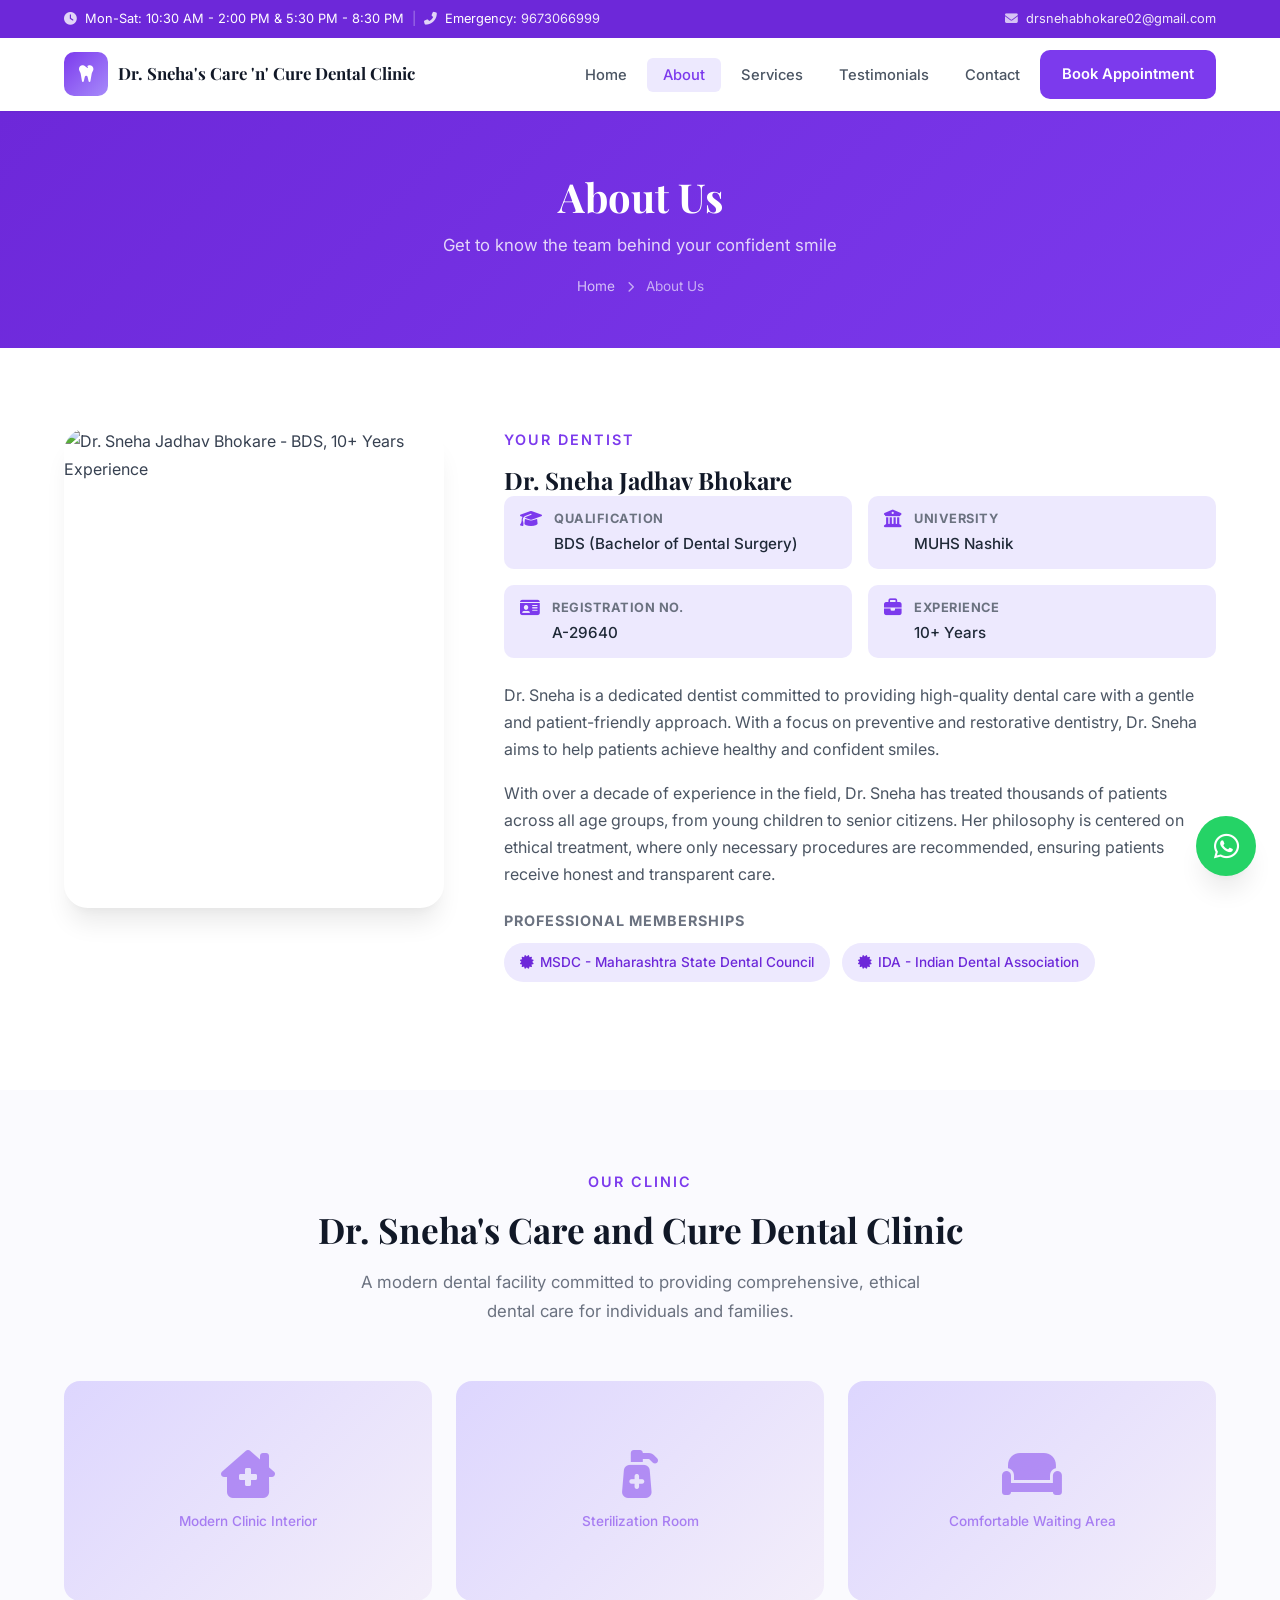
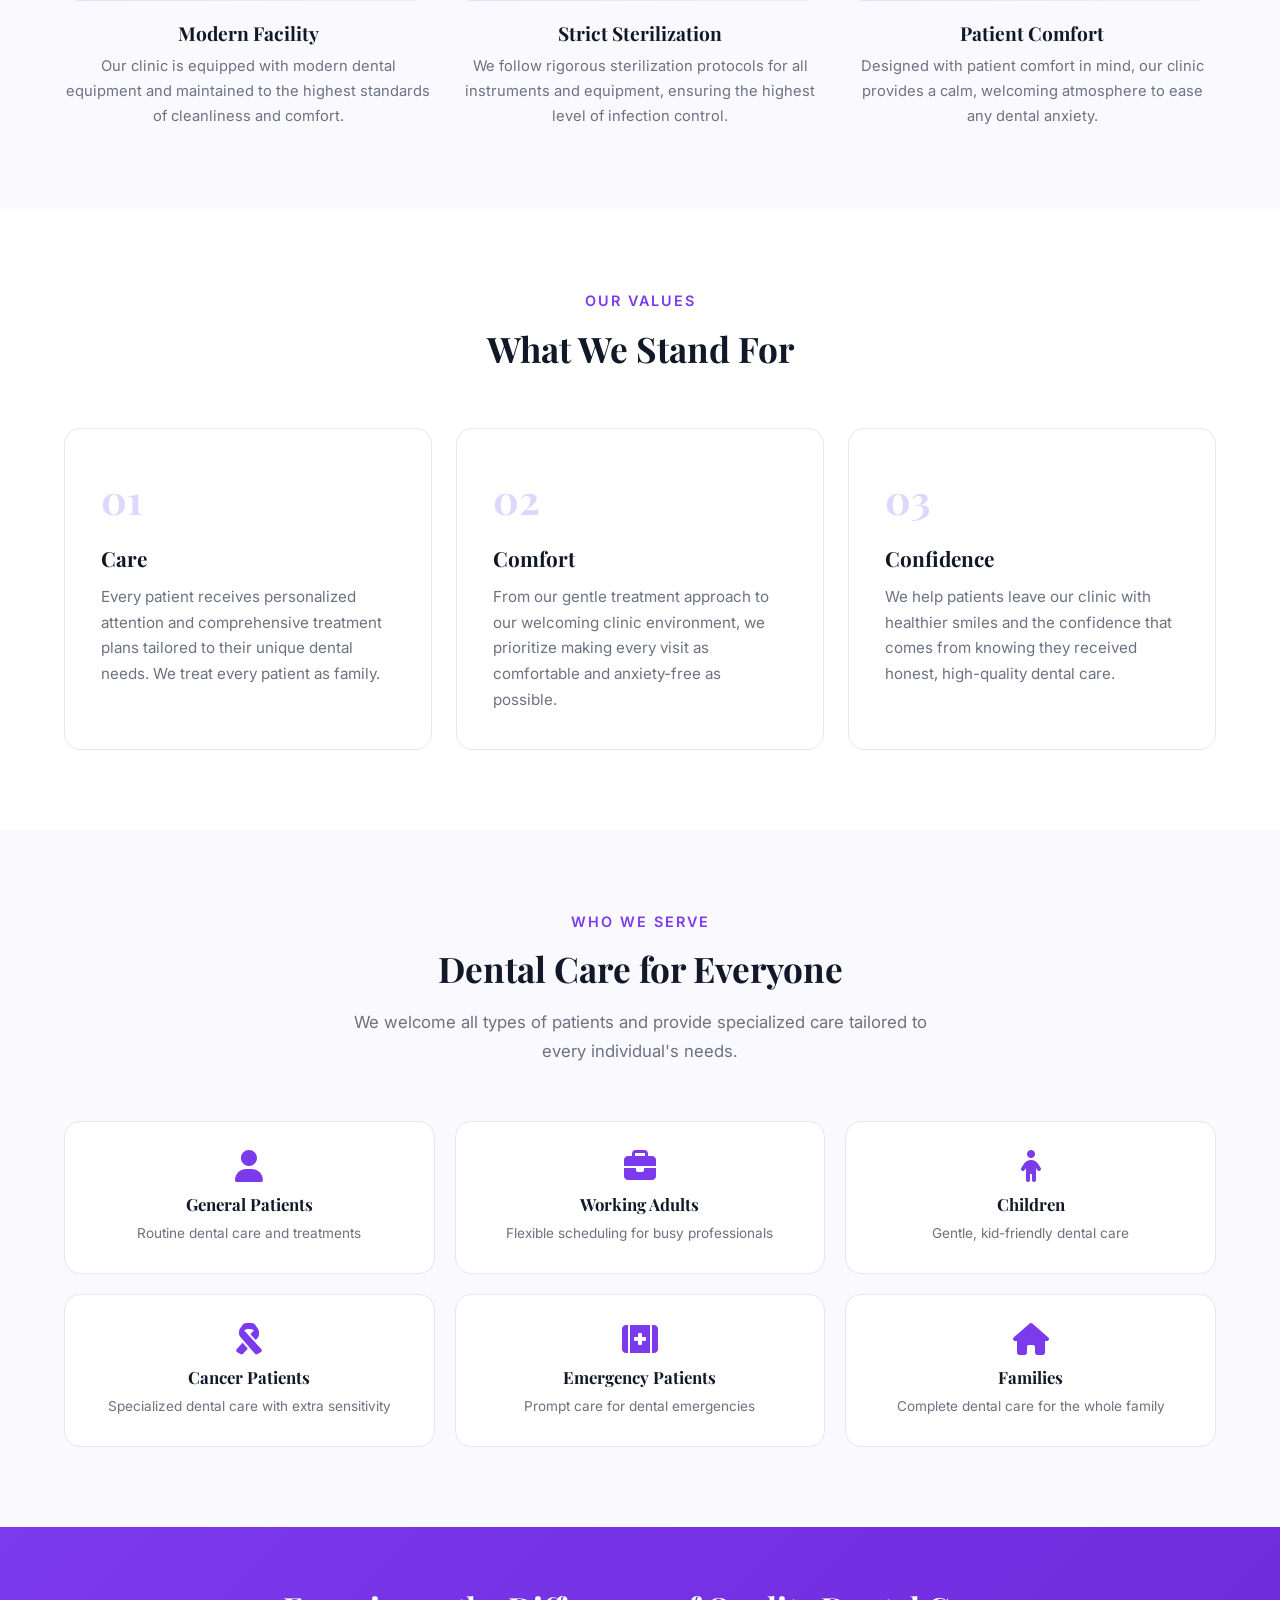
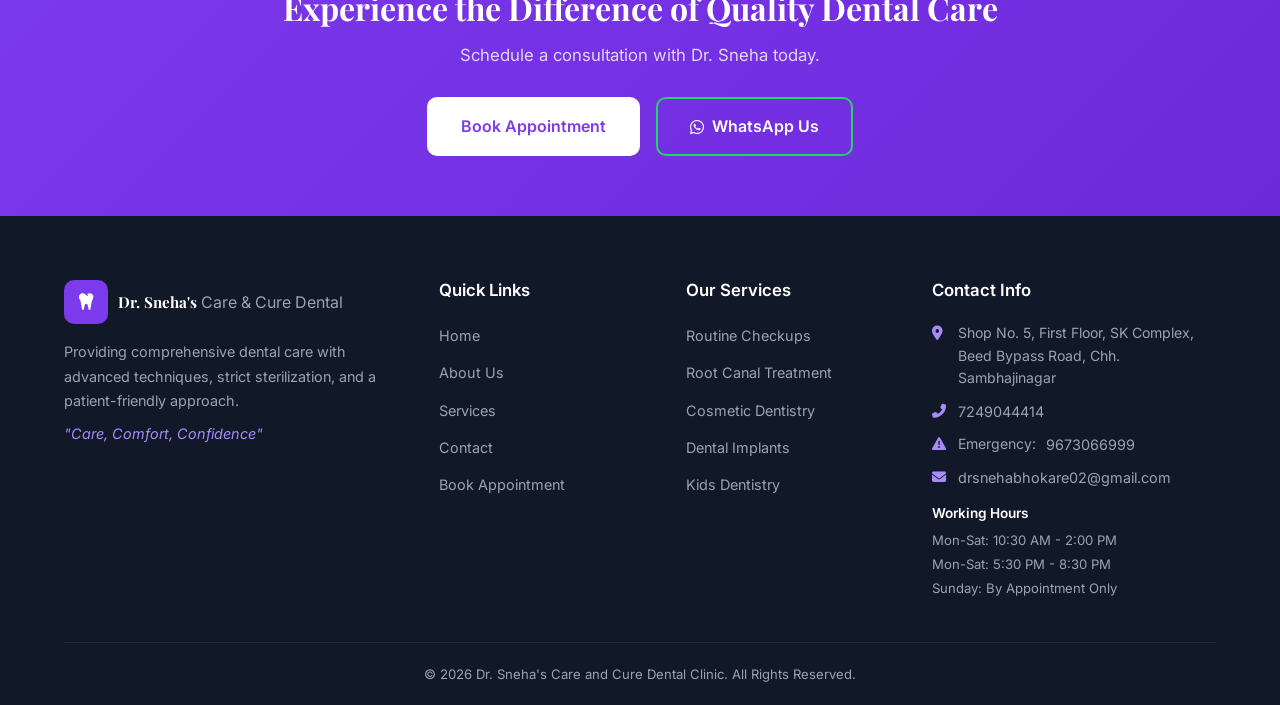
==== commit a75e37e8: "header name change" ====
--- a/about.html
+++ b/about.html
@@ -31,10 +31,7 @@
         <div class="container nav-content">
             <a href="index.html" class="logo">
                 <span class="logo-icon"><i class="fas fa-tooth"></i></span>
-                <div class="logo-text">
-                    <span class="logo-name">Dr. Sneha's</span>
-                    <span class="logo-tagline">Care &amp; Cure Dental</span>
-                </div>
+                <span class="logo-name">Dr. Sneha's Care 'n' Cure Dental Clinic</span>
             </a>
             <ul class="nav-links" id="navLinks">
                 <li><a href="index.html">Home</a></li>
@@ -68,9 +65,8 @@
         <div class="container">
             <div class="about-doctor-grid">
                 <div class="about-doctor-image">
-                    <div class="image-placeholder doctor-portrait">
-                        <i class="fas fa-user-md"></i>
-                        <span>Dr. Sneha Jadhav Bhokare</span>
+                    <div class="doctor-image-wrapper doctor-portrait">
+                        <img src="images/dr-sneha.jpg" alt="Dr. Sneha Jadhav Bhokare - BDS, 10+ Years Experience" class="doctor-photo">
                     </div>
                 </div>
                 <div class="about-doctor-content">
--- a/css/styles.css
+++ b/css/styles.css
@@ -179,24 +179,13 @@
     font-size: 1.2rem;
 }
 
-.logo-text {
-    display: flex;
-    flex-direction: column;
-}
-
 .logo-name {
     font-family: var(--font-heading);
-    font-size: 1.15rem;
+    font-size: 1.05rem;
     font-weight: 700;
     color: var(--gray-900);
-    line-height: 1.2;
-}
-
-.logo-tagline {
-    font-size: 0.75rem;
-    color: var(--primary);
-    font-weight: 500;
-    line-height: 1.2;
+    line-height: 1.3;
+    white-space: nowrap;
 }
 
 .nav-links {
@@ -553,6 +542,30 @@
     font-weight: 500;
     font-size: 0.95rem;
     opacity: 0.7;
+}
+
+/* --- Doctor Photo --- */
+.doctor-image-wrapper {
+    border-radius: var(--radius-xl);
+    overflow: hidden;
+    min-height: 450px;
+    position: relative;
+    box-shadow: var(--shadow-lg);
+}
+
+.doctor-image-wrapper.doctor-portrait {
+    min-height: 480px;
+}
+
+.doctor-photo {
+    width: 100%;
+    height: 100%;
+    object-fit: cover;
+    object-position: top center;
+    position: absolute;
+    top: 0;
+    left: 0;
+    display: block;
 }
 
 .experience-badge {
@@ -1426,10 +1439,8 @@
 
 .footer-logo .logo-name {
     color: var(--white);
-}
-
-.footer-logo .logo-tagline {
-    color: var(--primary-light);
+    white-space: normal;
+    font-size: 0.95rem;
 }
 
 .footer-col p {
@@ -1643,6 +1654,11 @@
 }
 
 @media (max-width: 768px) {
+    .logo-name {
+        white-space: normal;
+        font-size: 0.92rem;
+    }
+
     .top-bar-content {
         flex-direction: column;
         gap: 4px;
@@ -1750,8 +1766,13 @@
         min-height: 320px;
     }
 
-    .doctor-portrait {
+    .doctor-portrait,
+    .doctor-image-wrapper.doctor-portrait {
         min-height: 380px;
+    }
+
+    .doctor-image-wrapper {
+        min-height: 350px;
     }
 
     .appointment-form-wrapper {
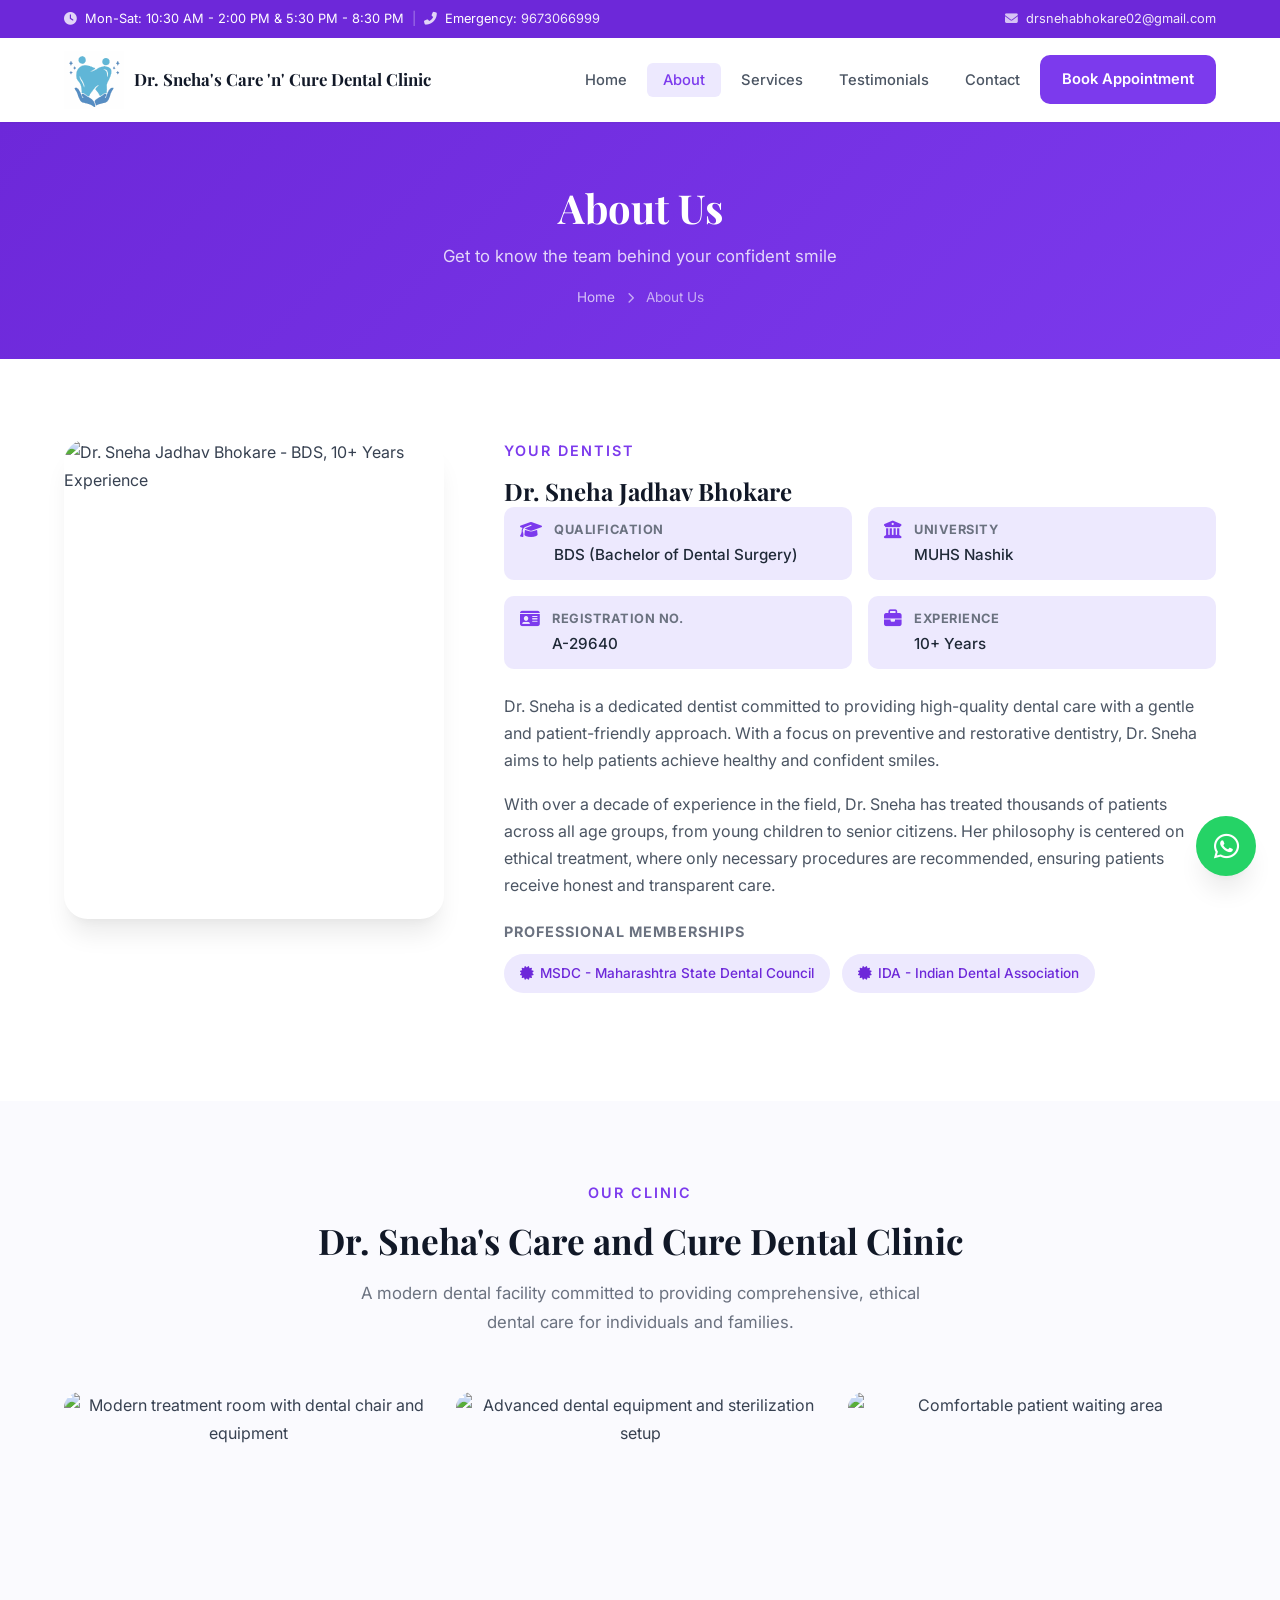
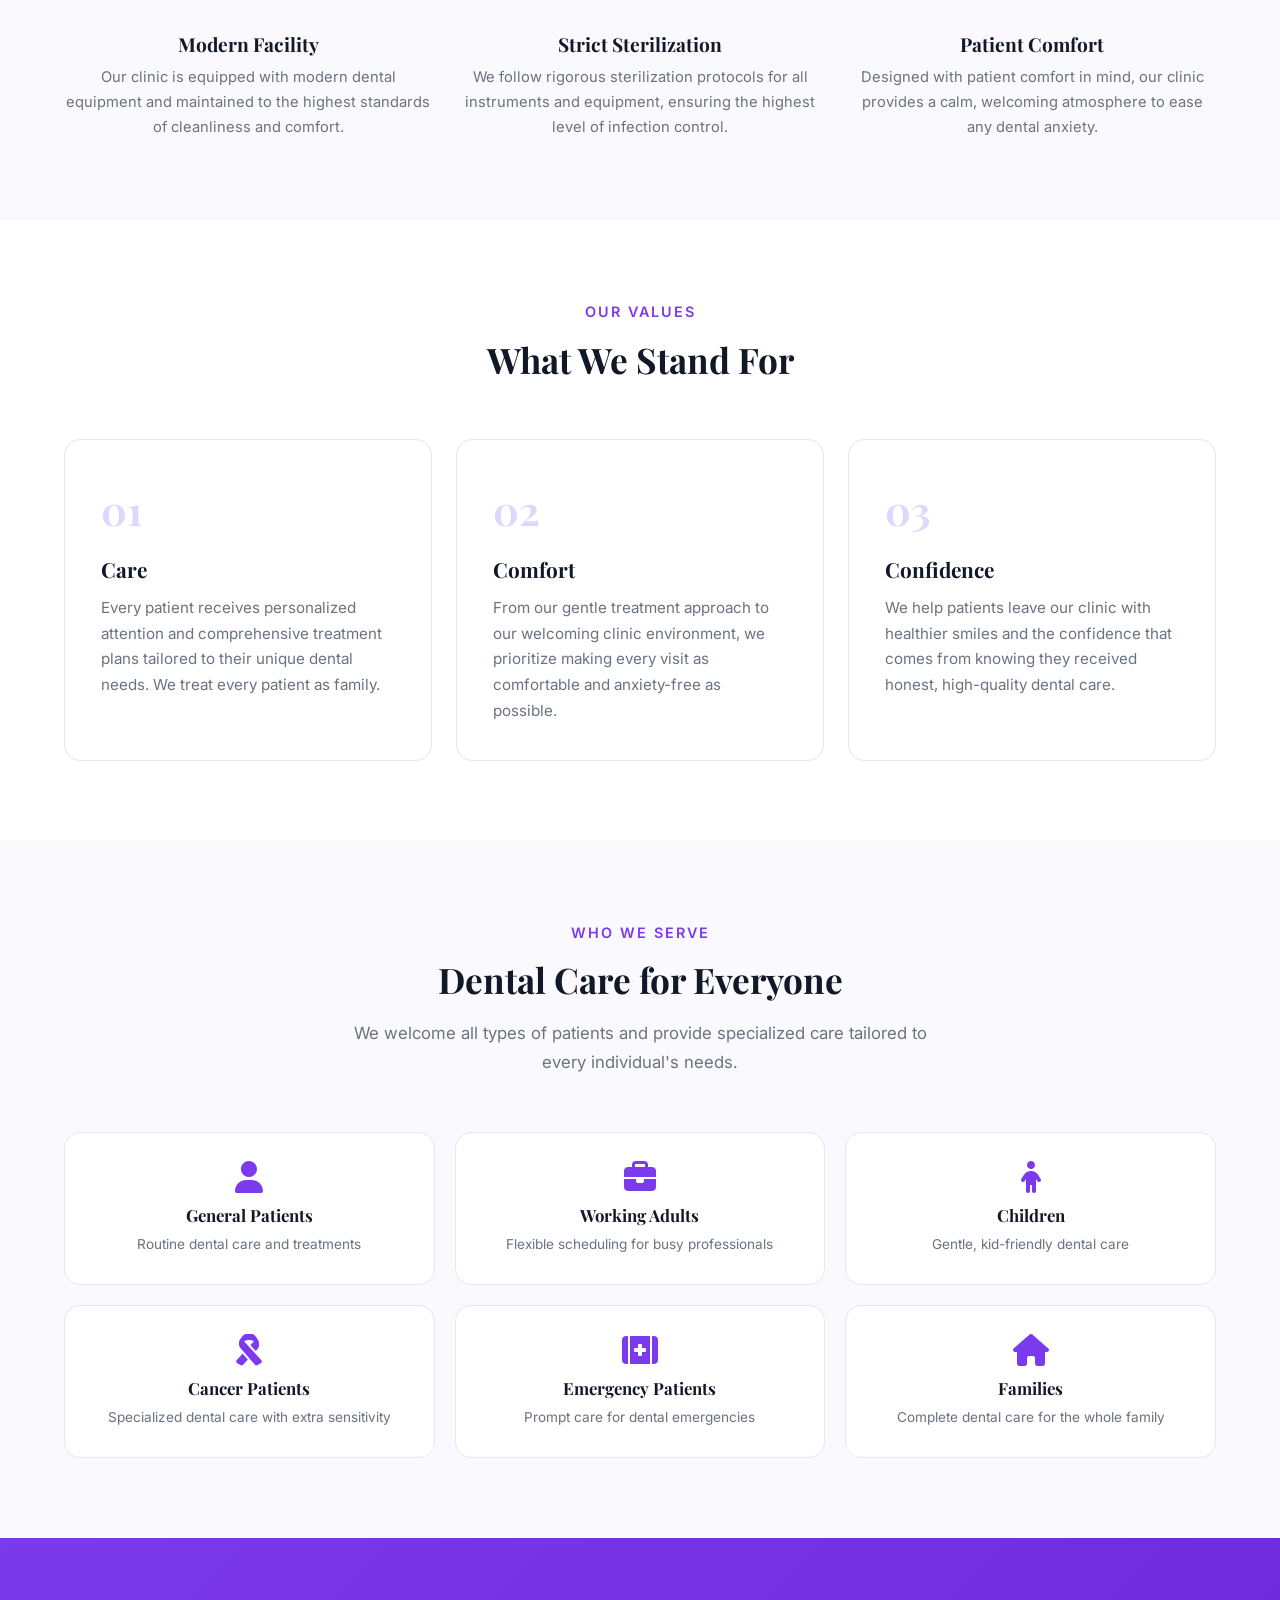
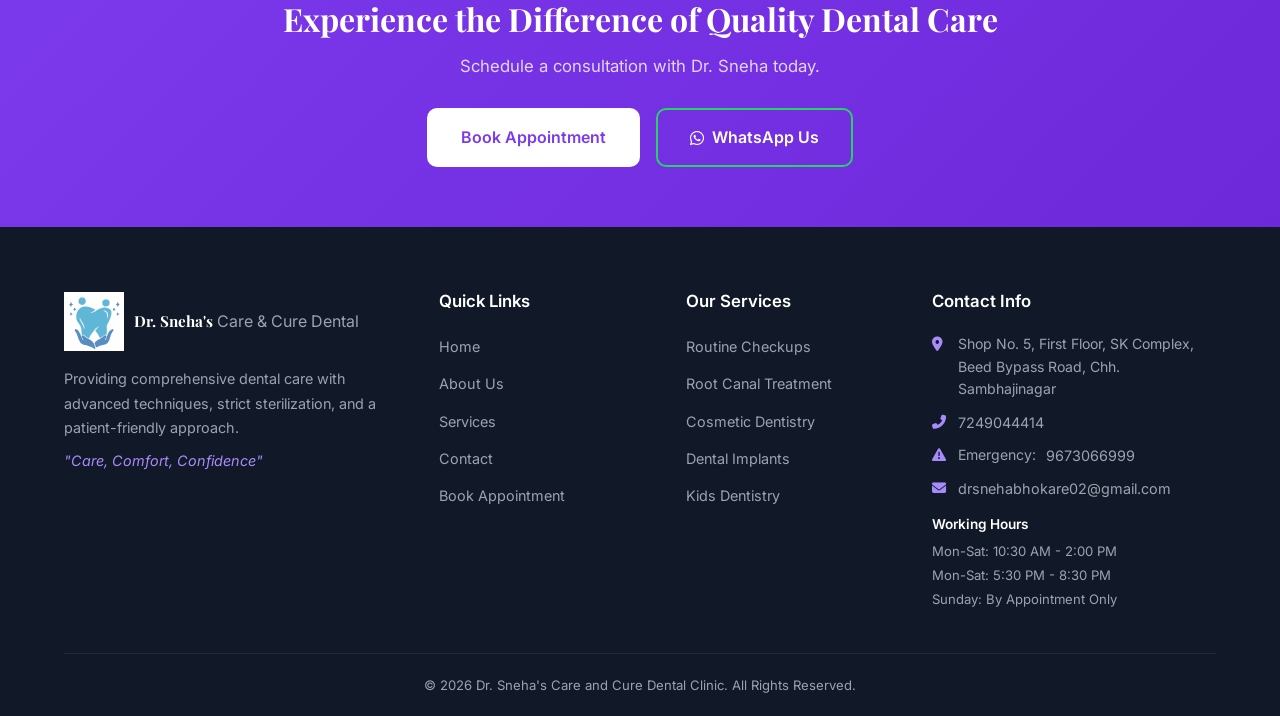
==== commit c5636a9a: "logo changes" ====
--- a/about.html
+++ b/about.html
@@ -30,7 +30,7 @@
     <nav class="navbar" id="navbar">
         <div class="container nav-content">
             <a href="index.html" class="logo">
-                <span class="logo-icon"><i class="fas fa-tooth"></i></span>
+                <span class="logo-icon"><img src="images/logo.svg" alt="Clinic Logo" class="logo-svg"></span>
                 <span class="logo-name">Dr. Sneha's Care 'n' Cure Dental Clinic</span>
             </a>
             <ul class="nav-links" id="navLinks">
@@ -126,25 +126,22 @@
             </div>
             <div class="clinic-features-grid">
                 <div class="clinic-feature">
-                    <div class="feature-image-placeholder">
-                        <i class="fas fa-clinic-medical"></i>
-                        <span>Modern Clinic Interior</span>
+                    <div class="feature-image">
+                        <img src="images/clinic-treatment-room.jpg" alt="Modern treatment room with dental chair and equipment" loading="lazy">
                     </div>
                     <h3>Modern Facility</h3>
                     <p>Our clinic is equipped with modern dental equipment and maintained to the highest standards of cleanliness and comfort.</p>
                 </div>
                 <div class="clinic-feature">
-                    <div class="feature-image-placeholder">
-                        <i class="fas fa-pump-medical"></i>
-                        <span>Sterilization Room</span>
+                    <div class="feature-image">
+                        <img src="images/clinic-equipment.jpg" alt="Advanced dental equipment and sterilization setup" loading="lazy">
                     </div>
                     <h3>Strict Sterilization</h3>
                     <p>We follow rigorous sterilization protocols for all instruments and equipment, ensuring the highest level of infection control.</p>
                 </div>
                 <div class="clinic-feature">
-                    <div class="feature-image-placeholder">
-                        <i class="fas fa-couch"></i>
-                        <span>Comfortable Waiting Area</span>
+                    <div class="feature-image">
+                        <img src="images/clinic-waiting-area.jpg" alt="Comfortable patient waiting area" loading="lazy">
                     </div>
                     <h3>Patient Comfort</h3>
                     <p>Designed with patient comfort in mind, our clinic provides a calm, welcoming atmosphere to ease any dental anxiety.</p>
@@ -243,7 +240,7 @@
             <div class="footer-grid">
                 <div class="footer-col">
                     <div class="footer-logo">
-                        <span class="logo-icon"><i class="fas fa-tooth"></i></span>
+                        <span class="logo-icon"><img src="images/logo.svg" alt="Clinic Logo" class="logo-svg"></span>
                         <div class="logo-text">
                             <span class="logo-name">Dr. Sneha's</span>
                             <span class="logo-tagline">Care &amp; Cure Dental</span>
--- a/css/styles.css
+++ b/css/styles.css
@@ -53,6 +53,12 @@
 html {
     scroll-behavior: smooth;
     scroll-padding-top: 100px;
+    -webkit-text-size-adjust: 100%;
+}
+
+/* Tap highlight for mobile */
+a, button {
+    -webkit-tap-highlight-color: rgba(124, 58, 237, 0.15);
 }
 
 body {
@@ -168,15 +174,19 @@
 }
 
 .logo-icon {
-    width: 44px;
-    height: 44px;
-    background: linear-gradient(135deg, var(--primary), var(--primary-light));
+    width: 60px;
+    height: 60px;
     border-radius: var(--radius);
     display: flex;
     align-items: center;
     justify-content: center;
-    color: var(--white);
-    font-size: 1.2rem;
+    flex-shrink: 0;
+}
+
+.logo-svg {
+    width: 100%;
+    height: 100%;
+    object-fit: contain;
 }
 
 .logo-name {
@@ -548,24 +558,19 @@
 .doctor-image-wrapper {
     border-radius: var(--radius-xl);
     overflow: hidden;
-    min-height: 450px;
-    position: relative;
     box-shadow: var(--shadow-lg);
-}
-
-.doctor-image-wrapper.doctor-portrait {
-    min-height: 480px;
 }
 
 .doctor-photo {
     width: 100%;
-    height: 100%;
+    height: 450px;
     object-fit: cover;
     object-position: top center;
-    position: absolute;
-    top: 0;
-    left: 0;
     display: block;
+}
+
+.doctor-image-wrapper.doctor-portrait .doctor-photo {
+    height: 480px;
 }
 
 .experience-badge {
@@ -747,6 +752,133 @@
     font-size: 0.92rem;
 }
 
+/* --- Gallery Carousel --- */
+.gallery-carousel {
+    position: relative;
+    overflow: hidden;
+    border-radius: var(--radius-xl);
+    background: var(--gray-900);
+}
+
+.gallery-track {
+    display: flex;
+    flex-wrap: nowrap;
+    transition: transform 0.5s cubic-bezier(0.25, 0.46, 0.45, 0.94);
+    will-change: transform;
+}
+
+.gallery-slide {
+    min-width: 100%;
+    width: 100%;
+    flex: 0 0 100%;
+    position: relative;
+}
+
+.gallery-slide img {
+    width: 100%;
+    height: 480px;
+    object-fit: cover;
+    display: block;
+}
+
+.gallery-caption {
+    position: absolute;
+    bottom: 0;
+    left: 0;
+    right: 0;
+    padding: 24px 32px;
+    background: linear-gradient(transparent, rgba(0, 0, 0, 0.55));
+    color: var(--white);
+    font-weight: 600;
+    font-size: 1.1rem;
+    letter-spacing: 0.3px;
+}
+
+.gallery-btn {
+    position: absolute;
+    top: 50%;
+    transform: translateY(-50%);
+    width: 48px;
+    height: 48px;
+    border-radius: 50%;
+    border: none;
+    background: rgba(255, 255, 255, 0.85);
+    color: var(--gray-800);
+    font-size: 1rem;
+    cursor: pointer;
+    transition: var(--transition);
+    display: flex;
+    align-items: center;
+    justify-content: center;
+    box-shadow: var(--shadow-md);
+    z-index: 2;
+}
+
+.gallery-btn:hover {
+    background: var(--white);
+    transform: translateY(-50%) scale(1.08);
+}
+
+.gallery-btn-prev {
+    left: 16px;
+}
+
+.gallery-btn-next {
+    right: 16px;
+}
+
+.gallery-dots {
+    position: absolute;
+    bottom: 16px;
+    left: 50%;
+    transform: translateX(-50%);
+    display: flex;
+    gap: 8px;
+    z-index: 2;
+}
+
+.gallery-dot {
+    width: 10px;
+    height: 10px;
+    border-radius: 50%;
+    border: 2px solid rgba(255, 255, 255, 0.7);
+    background: transparent;
+    cursor: pointer;
+    transition: var(--transition);
+    padding: 0;
+}
+
+.gallery-dot.active {
+    background: var(--white);
+    border-color: var(--white);
+    transform: scale(1.2);
+}
+
+.gallery-slide-portrait img {
+    object-fit: contain;
+    background: var(--gray-900);
+}
+
+/* --- Feature Images (About page) --- */
+.feature-image {
+    border-radius: var(--radius-lg);
+    overflow: hidden;
+    height: 220px;
+    margin-bottom: 20px;
+}
+
+.feature-image img {
+    width: 100%;
+    height: 100%;
+    object-fit: cover;
+    display: block;
+    transition: transform 0.4s ease;
+}
+
+.clinic-feature:hover .feature-image img {
+    transform: scale(1.05);
+}
+
 /* --- Testimonials Section --- */
 .testimonials-section {
     background: linear-gradient(135deg, var(--primary-dark) 0%, var(--primary) 100%);
@@ -822,6 +954,57 @@
 .testimonial-author span {
     color: var(--lavender);
     font-size: 0.8rem;
+}
+
+/* --- Google Review CTA --- */
+.google-review-cta {
+    display: flex;
+    justify-content: center;
+    gap: 16px;
+    margin-top: 40px;
+    flex-wrap: wrap;
+}
+
+.btn-google-review {
+    background: rgba(255, 255, 255, 0.15);
+    color: var(--white);
+    border: 2px solid rgba(255, 255, 255, 0.4);
+    padding: 12px 28px;
+    border-radius: var(--radius);
+    font-weight: 600;
+    font-size: 0.95rem;
+    display: inline-flex;
+    align-items: center;
+    gap: 8px;
+    transition: var(--transition);
+}
+
+.btn-google-review:hover {
+    background: var(--white);
+    color: var(--primary-dark);
+    border-color: var(--white);
+    transform: translateY(-2px);
+}
+
+.btn-google-reviews-see {
+    background: transparent;
+    color: rgba(255, 255, 255, 0.8);
+    border: 2px solid rgba(255, 255, 255, 0.25);
+    padding: 12px 28px;
+    border-radius: var(--radius);
+    font-weight: 600;
+    font-size: 0.95rem;
+    display: inline-flex;
+    align-items: center;
+    gap: 8px;
+    transition: var(--transition);
+}
+
+.btn-google-reviews-see:hover {
+    background: rgba(255, 255, 255, 0.1);
+    color: var(--white);
+    border-color: rgba(255, 255, 255, 0.5);
+    transform: translateY(-2px);
 }
 
 /* --- CTA Section --- */
@@ -1411,6 +1594,11 @@
     box-shadow: var(--shadow-md);
 }
 
+.map-fallback {
+    text-align: center;
+    margin-top: 16px;
+}
+
 /* --- Footer --- */
 .footer {
     background: var(--gray-900);
@@ -1434,7 +1622,7 @@
 }
 
 .footer-logo .logo-icon {
-    background: var(--primary);
+    background: transparent;
 }
 
 .footer-logo .logo-name {
@@ -1596,6 +1784,7 @@
    RESPONSIVE DESIGN
    =================================== */
 
+/* --- Tablet (1024px) --- */
 @media (max-width: 1024px) {
     .hero-content {
         grid-template-columns: 1fr;
@@ -1638,6 +1827,10 @@
         grid-template-columns: repeat(2, 1fr);
     }
 
+    .gallery-slide img {
+        height: 400px;
+    }
+
     .patients-grid {
         grid-template-columns: repeat(3, 1fr);
     }
@@ -1653,15 +1846,17 @@
     }
 }
 
+/* --- Mobile (768px) --- */
 @media (max-width: 768px) {
-    .logo-name {
-        white-space: normal;
-        font-size: 0.92rem;
+    /* Top bar - compact for mobile */
+    .top-bar {
+        padding: 6px 0;
+        font-size: 0.72rem;
     }
 
     .top-bar-content {
         flex-direction: column;
-        gap: 4px;
+        gap: 2px;
         text-align: center;
     }
 
@@ -1674,6 +1869,26 @@
         gap: 2px;
     }
 
+    .top-bar-right {
+        display: none;
+    }
+
+    /* Logo */
+    .logo-icon {
+        width: 48px;
+        height: 48px;
+        font-size: 1rem;
+        border-radius: 8px;
+    }
+
+    .logo-name {
+        white-space: normal;
+        font-size: 0.82rem;
+        line-height: 1.25;
+        max-width: 200px;
+    }
+
+    /* Mobile nav */
     .nav-links {
         display: none;
         position: absolute;
@@ -1682,9 +1897,12 @@
         right: 0;
         background: var(--white);
         flex-direction: column;
-        padding: 20px;
+        padding: 16px;
         box-shadow: var(--shadow-lg);
-        gap: 4px;
+        gap: 2px;
+        border-top: 1px solid var(--gray-200);
+        max-height: 80vh;
+        overflow-y: auto;
     }
 
     .nav-links.active {
@@ -1692,95 +1910,587 @@
     }
 
     .nav-links a {
-        padding: 12px 16px;
+        padding: 14px 16px;
         width: 100%;
+        font-size: 0.95rem;
+        border-radius: var(--radius-sm);
+    }
+
+    .nav-links li:last-child {
+        margin-top: 8px;
+    }
+
+    .btn-nav {
+        text-align: center !important;
     }
 
     .hamburger {
         display: flex;
     }
 
+    /* Hero - compact mobile */
     .hero {
         min-height: auto;
     }
 
     .hero-content {
-        padding: 50px 24px;
+        padding: 40px 20px;
     }
 
     .hero h1 {
-        font-size: 2rem;
+        font-size: 1.85rem;
+        margin-bottom: 14px;
+    }
+
+    .hero-subtitle {
+        font-size: 0.85rem;
+        margin-bottom: 10px;
     }
 
     .hero-description {
-        font-size: 1rem;
+        font-size: 0.92rem;
+        margin-bottom: 24px;
+        line-height: 1.7;
     }
 
     .hero-cta {
         flex-direction: column;
+        gap: 12px;
+        margin-bottom: 28px;
+    }
+
+    .hero-cta .btn {
+        width: 100%;
+        justify-content: center;
     }
 
     .hero-badges {
         flex-direction: column;
-        gap: 12px;
-    }
-
+        gap: 10px;
+    }
+
+    .badge {
+        font-size: 0.8rem;
+    }
+
+    /* Sections - tighter spacing */
     .section {
-        padding: 56px 0;
+        padding: 48px 0;
+    }
+
+    .section-header {
+        margin-bottom: 32px;
     }
 
     .section-header h2 {
-        font-size: 1.7rem;
-    }
-
+        font-size: 1.55rem;
+    }
+
+    .section-label {
+        font-size: 0.78rem;
+        letter-spacing: 1.5px;
+        margin-bottom: 8px;
+    }
+
+    .section-description {
+        font-size: 0.92rem;
+    }
+
+    /* Cards - single column, reduced padding */
     .services-grid,
     .why-us-grid,
     .testimonials-grid,
     .clinic-features-grid,
     .values-grid {
         grid-template-columns: 1fr;
-    }
-
+        gap: 16px;
+    }
+
+    .service-card {
+        padding: 24px 20px;
+    }
+
+    .service-icon {
+        width: 48px;
+        height: 48px;
+        font-size: 1.1rem;
+        margin-bottom: 14px;
+    }
+
+    .service-card h3 {
+        font-size: 1.1rem;
+    }
+
+    .service-card p {
+        font-size: 0.88rem;
+    }
+
+    .why-us-card {
+        padding: 24px 20px;
+    }
+
+    .why-us-icon {
+        width: 52px;
+        height: 52px;
+        font-size: 1.2rem;
+        margin-bottom: 14px;
+    }
+
+    .testimonial-card {
+        padding: 24px 20px;
+    }
+
+    .testimonial-text {
+        font-size: 0.9rem;
+        line-height: 1.7;
+    }
+
+    /* Gallery carousel */
+    .gallery-section .section-header {
+        margin-bottom: 24px;
+    }
+
+    .gallery-slide img {
+        height: 240px;
+    }
+
+    .gallery-btn {
+        width: 36px;
+        height: 36px;
+        font-size: 0.8rem;
+    }
+
+    .gallery-btn-prev { left: 8px; }
+    .gallery-btn-next { right: 8px; }
+
+    .gallery-caption {
+        font-size: 0.88rem;
+        padding: 14px 16px;
+    }
+
+    .gallery-dot {
+        width: 8px;
+        height: 8px;
+    }
+
+    /* About preview */
+    .about-preview-content h2 {
+        font-size: 1.5rem;
+    }
+
+    .about-preview-content .credentials {
+        font-size: 0.85rem;
+    }
+
+    .bio {
+        font-size: 0.92rem;
+    }
+
+    .membership-tags {
+        gap: 8px;
+        margin-bottom: 20px;
+    }
+
+    .tag {
+        font-size: 0.78rem;
+        padding: 6px 12px;
+    }
+
+    /* Doctor image */
+    .image-placeholder {
+        min-height: 300px;
+    }
+
+    .doctor-photo {
+        height: 320px;
+    }
+
+    .doctor-image-wrapper.doctor-portrait .doctor-photo {
+        height: 360px;
+    }
+
+    .experience-badge {
+        bottom: -12px;
+        right: -8px;
+        padding: 14px 18px;
+    }
+
+    .exp-number {
+        font-size: 2rem;
+    }
+
+    /* Patients grid */
     .patients-grid {
         grid-template-columns: repeat(2, 1fr);
-    }
-
+        gap: 12px;
+    }
+
+    .patient-type {
+        padding: 20px 16px;
+    }
+
+    .patient-type i {
+        font-size: 1.6rem;
+        margin-bottom: 8px;
+    }
+
+    .patient-type h4 {
+        font-size: 0.95rem;
+    }
+
+    .patient-type p {
+        font-size: 0.78rem;
+    }
+
+    /* Credentials on about page */
     .credential-list {
         grid-template-columns: 1fr;
-    }
-
+        gap: 10px;
+    }
+
+    .credential {
+        padding: 10px 14px;
+    }
+
+    .bio-text {
+        font-size: 0.92rem;
+    }
+
+    /* Values */
+    .value-card {
+        padding: 24px 20px;
+    }
+
+    .value-number {
+        font-size: 2rem;
+    }
+
+    /* Service detail page */
+    .service-detail-block {
+        padding: 40px 0;
+    }
+
+    .service-detail-icon {
+        width: 52px;
+        height: 52px;
+        font-size: 1.3rem;
+        margin-bottom: 16px;
+    }
+
+    .service-detail-content h2 {
+        font-size: 1.45rem;
+    }
+
+    .service-intro {
+        font-size: 0.92rem;
+        margin-bottom: 24px;
+    }
+
+    .service-item h4 {
+        font-size: 0.98rem;
+    }
+
+    .service-item p {
+        font-size: 0.85rem;
+    }
+
+    /* Contact page */
+    .contact-info h2 {
+        font-size: 1.5rem;
+    }
+
+    .contact-card {
+        padding: 14px 16px;
+        gap: 12px;
+    }
+
+    .contact-card-icon {
+        width: 42px;
+        height: 42px;
+        font-size: 1rem;
+    }
+
+    .contact-card a {
+        font-size: 0.95rem;
+    }
+
+    .contact-card p {
+        font-size: 0.85rem;
+    }
+
+    .working-hours-card {
+        padding: 20px;
+    }
+
+    .hours-table td {
+        font-size: 0.82rem;
+        padding: 6px 0;
+    }
+
+    /* Form */
     .form-row {
         grid-template-columns: 1fr;
+        gap: 0;
+    }
+
+    .appointment-form-wrapper {
+        padding: 24px 20px;
+        border-radius: var(--radius-lg);
+    }
+
+    .appointment-form-wrapper h2 {
+        font-size: 1.35rem;
+    }
+
+    .form-group input,
+    .form-group select,
+    .form-group textarea {
+        padding: 14px 16px;
+        font-size: 16px; /* prevents iOS zoom on focus */
+        min-height: 48px;
+    }
+
+    .form-group label {
+        font-size: 0.85rem;
+    }
+
+    /* Page headers */
+    .page-header {
+        padding: 40px 0 35px;
+    }
+
+    .page-header h1 {
+        font-size: 1.75rem;
+    }
+
+    .page-header p {
+        font-size: 0.9rem;
+    }
+
+    /* CTA */
+    .cta-section {
+        padding: 44px 0;
+    }
+
+    .cta-content h2 {
+        font-size: 1.35rem;
+    }
+
+    .cta-content p {
+        font-size: 0.92rem;
+        margin-bottom: 20px;
+    }
+
+    .cta-buttons {
+        flex-direction: column;
+        align-items: center;
+        gap: 12px;
+    }
+
+    .cta-buttons .btn {
+        width: 100%;
+        max-width: 320px;
+        justify-content: center;
+    }
+
+    /* Footer */
+    .footer {
+        padding: 48px 0 0;
     }
 
     .footer-grid {
         grid-template-columns: 1fr;
-        gap: 32px;
+        gap: 28px;
+    }
+
+    .footer-col p {
+        font-size: 0.85rem;
+    }
+
+    .footer-col h4 {
+        font-size: 1rem;
+        margin-bottom: 14px;
+    }
+
+    .footer-col ul li {
+        margin-bottom: 8px;
+    }
+
+    .contact-list li {
+        font-size: 0.82rem;
+    }
+
+    .footer-bottom {
+        padding: 16px 0;
+        font-size: 0.75rem;
+    }
+
+    /* Map */
+    .map-section {
+        padding: 40px 0 0;
+    }
+
+    .map-title {
+        font-size: 1.25rem;
+    }
+
+    .map-wrapper iframe {
+        height: 280px;
+    }
+
+    /* Floating buttons - mobile safe zone */
+    .whatsapp-float {
+        bottom: 20px;
+        right: 16px;
+        width: 54px;
+        height: 54px;
+        font-size: 1.6rem;
+    }
+
+    .back-to-top {
+        bottom: 84px;
+        right: 20px;
+        width: 40px;
+        height: 40px;
+        font-size: 0.8rem;
+    }
+
+    /* Feature images (about page) */
+    .feature-image {
+        height: 200px;
+    }
+
+    .section-cta {
+        margin-top: 32px;
+    }
+}
+
+/* --- Small phones (480px) --- */
+@media (max-width: 480px) {
+    .container {
+        padding: 0 16px;
+    }
+
+    .hero h1 {
+        font-size: 1.55rem;
+    }
+
+    .hero-content {
+        padding: 32px 16px;
+    }
+
+    .hero-description {
+        font-size: 0.88rem;
+    }
+
+    .section {
+        padding: 40px 0;
+    }
+
+    .section-header {
+        margin-bottom: 24px;
+    }
+
+    .section-header h2 {
+        font-size: 1.35rem;
+    }
+
+    .section-description {
+        font-size: 0.85rem;
+    }
+
+    .patients-grid {
+        grid-template-columns: 1fr 1fr;
+        gap: 10px;
+    }
+
+    .patient-type {
+        padding: 16px 12px;
+    }
+
+    .btn {
+        font-size: 0.88rem;
+        padding: 12px 20px;
+    }
+
+    .btn-lg {
+        padding: 13px 24px;
+        font-size: 0.92rem;
+    }
+
+    .experience-badge {
+        bottom: -8px;
+        right: -4px;
+        padding: 12px 14px;
+    }
+
+    .exp-number {
+        font-size: 1.75rem;
+    }
+
+    .exp-text {
+        font-size: 0.7rem;
+    }
+
+    .logo-name {
+        font-size: 0.75rem;
+        max-width: 170px;
     }
 
     .page-header h1 {
-        font-size: 2rem;
-    }
-
-    .image-placeholder {
-        min-height: 320px;
-    }
-
-    .doctor-portrait,
-    .doctor-image-wrapper.doctor-portrait {
-        min-height: 380px;
-    }
-
-    .doctor-image-wrapper {
-        min-height: 350px;
-    }
-
-    .appointment-form-wrapper {
-        padding: 24px;
+        font-size: 1.5rem;
+    }
+
+    .gallery-slide img {
+        height: 200px;
+    }
+
+    .gallery-btn {
+        width: 32px;
+        height: 32px;
+        font-size: 0.7rem;
+    }
+
+    .gallery-caption {
+        font-size: 0.82rem;
+        padding: 10px 14px;
+    }
+
+    .gallery-dots {
+        bottom: 10px;
+    }
+
+    .gallery-dot {
+        width: 7px;
+        height: 7px;
+    }
+
+    .about-preview-content h2 {
+        font-size: 1.3rem;
     }
 
     .cta-content h2 {
-        font-size: 1.5rem;
+        font-size: 1.2rem;
+    }
+
+    .doctor-photo {
+        height: 280px;
+    }
+
+    .doctor-image-wrapper.doctor-portrait .doctor-photo {
+        height: 300px;
+    }
+
+    .contact-card h4 {
+        font-size: 0.75rem;
+    }
+
+    .hours-table td {
+        font-size: 0.78rem;
+    }
+
+    .hours-table td:first-child {
+        padding-right: 8px;
     }
 }
 
@@ -1796,35 +2506,19 @@
     transform: translateY(0);
 }
 
-@media (max-width: 480px) {
-    .container {
-        padding: 0 16px;
-    }
-
-    .hero h1 {
-        font-size: 1.7rem;
-    }
-
-    .section-header h2 {
-        font-size: 1.5rem;
-    }
-
-    .patients-grid {
-        grid-template-columns: 1fr;
-    }
-
-    .btn-lg {
-        padding: 12px 24px;
-        font-size: 0.92rem;
-    }
-
-    .experience-badge {
-        bottom: -10px;
-        right: -10px;
-        padding: 14px 18px;
-    }
-
-    .exp-number {
-        font-size: 2rem;
-    }
-}
+/* Reduce animations for users who prefer it */
+@media (prefers-reduced-motion: reduce) {
+    *, *::before, *::after {
+        animation-duration: 0.01ms !important;
+        transition-duration: 0.01ms !important;
+    }
+
+    html {
+        scroll-behavior: auto;
+    }
+
+    .animate-ready {
+        opacity: 1;
+        transform: none;
+    }
+}
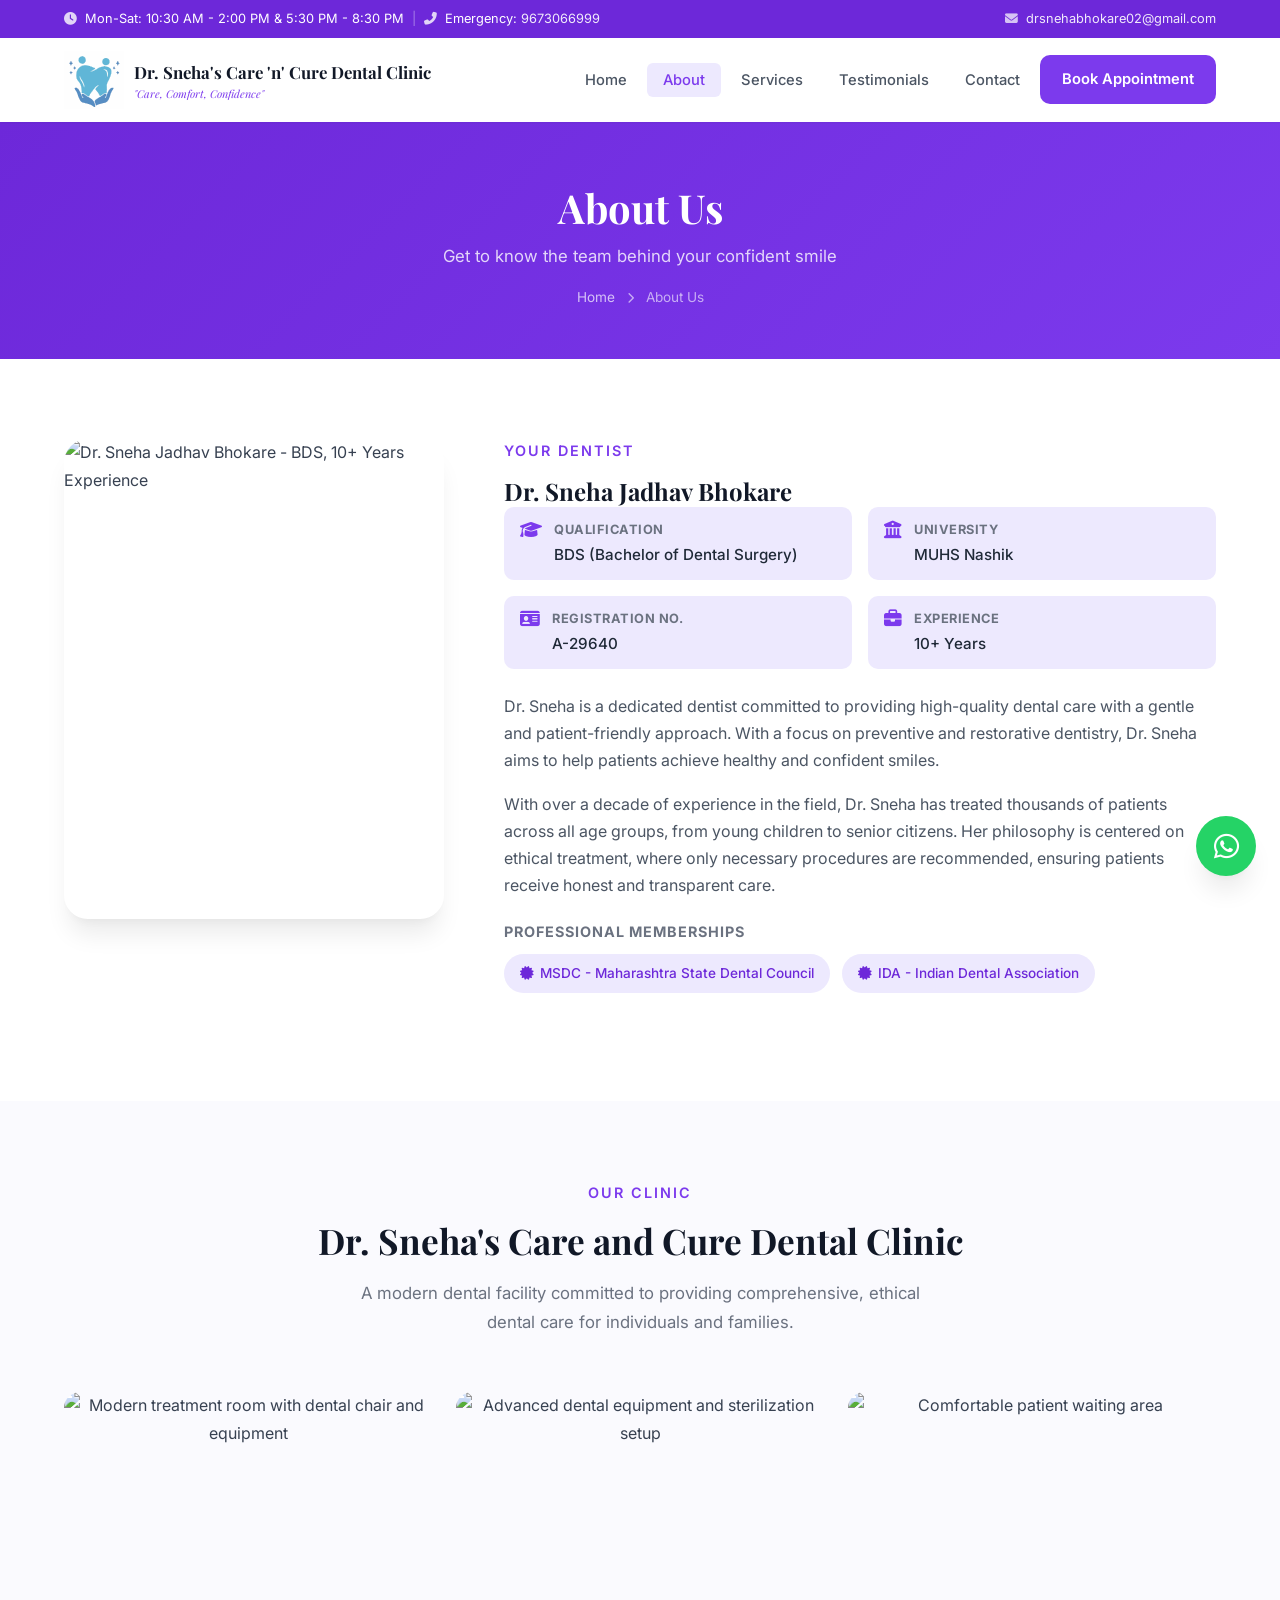
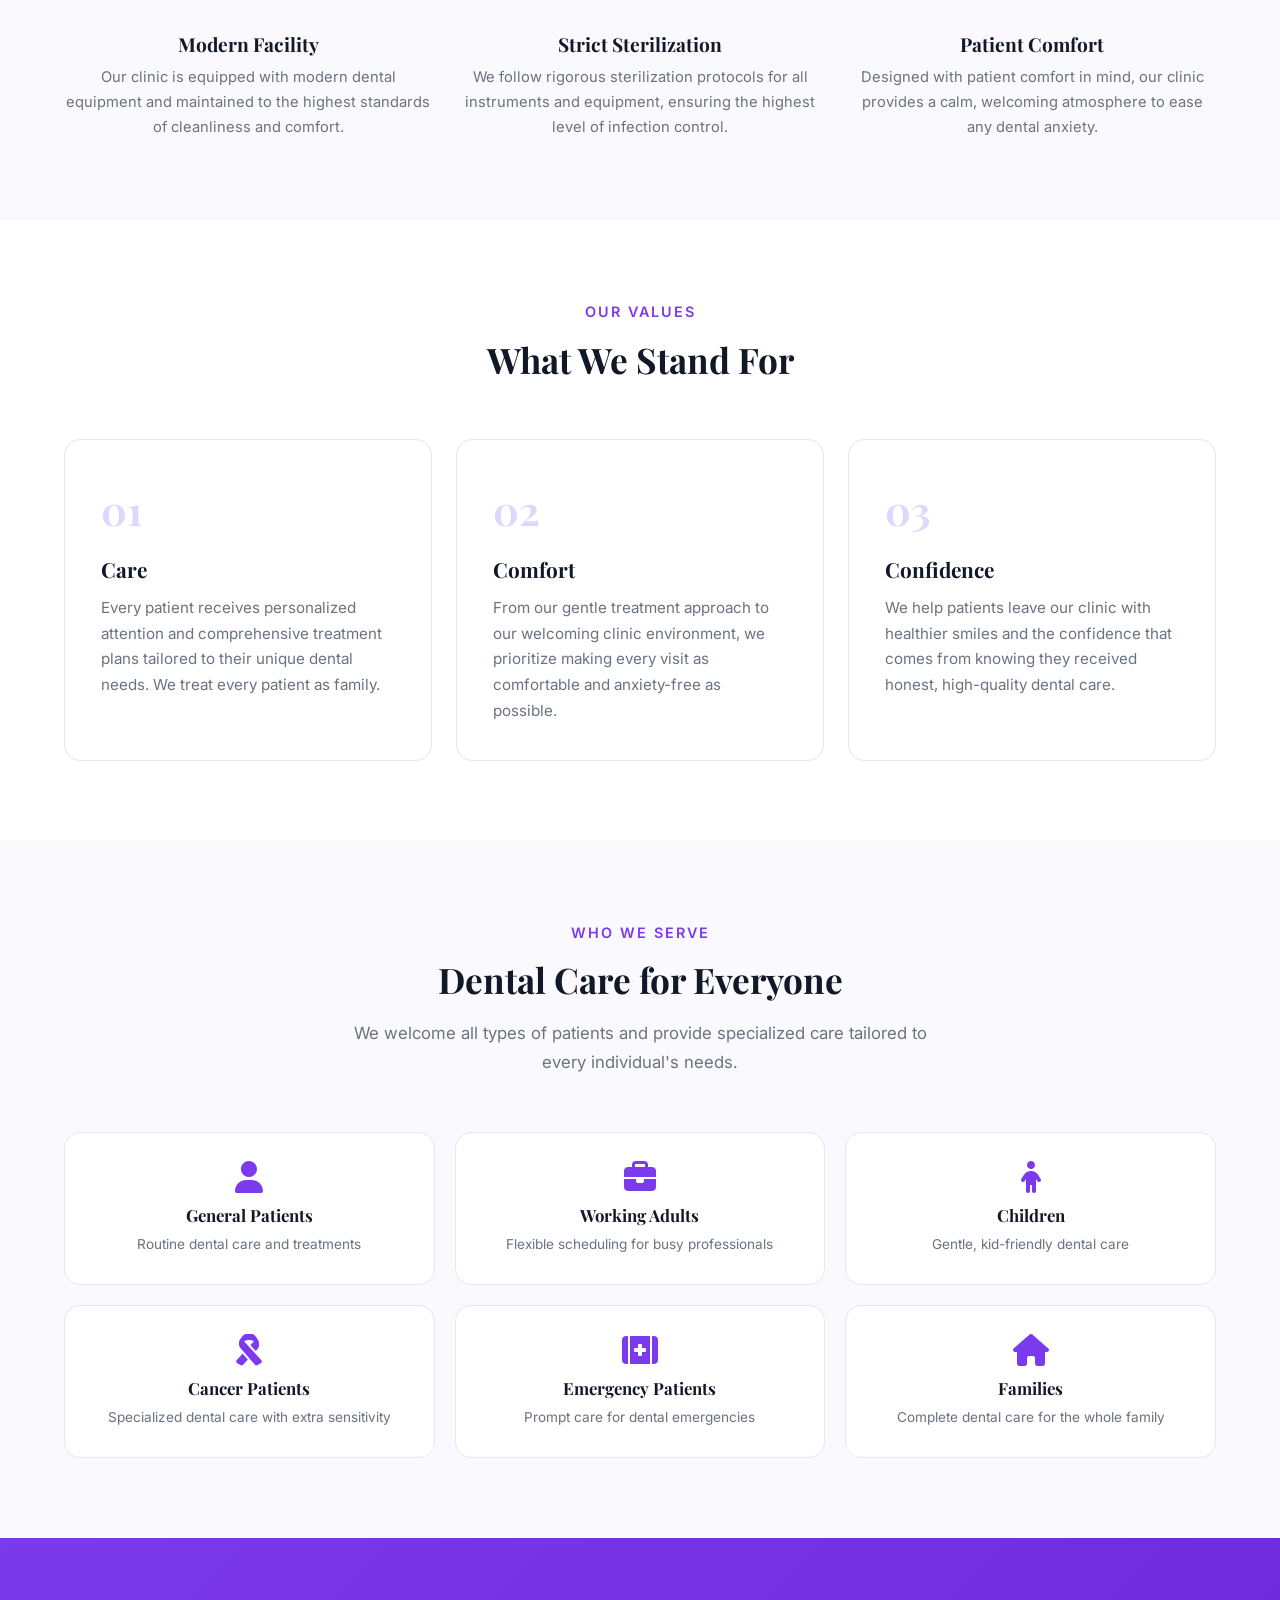
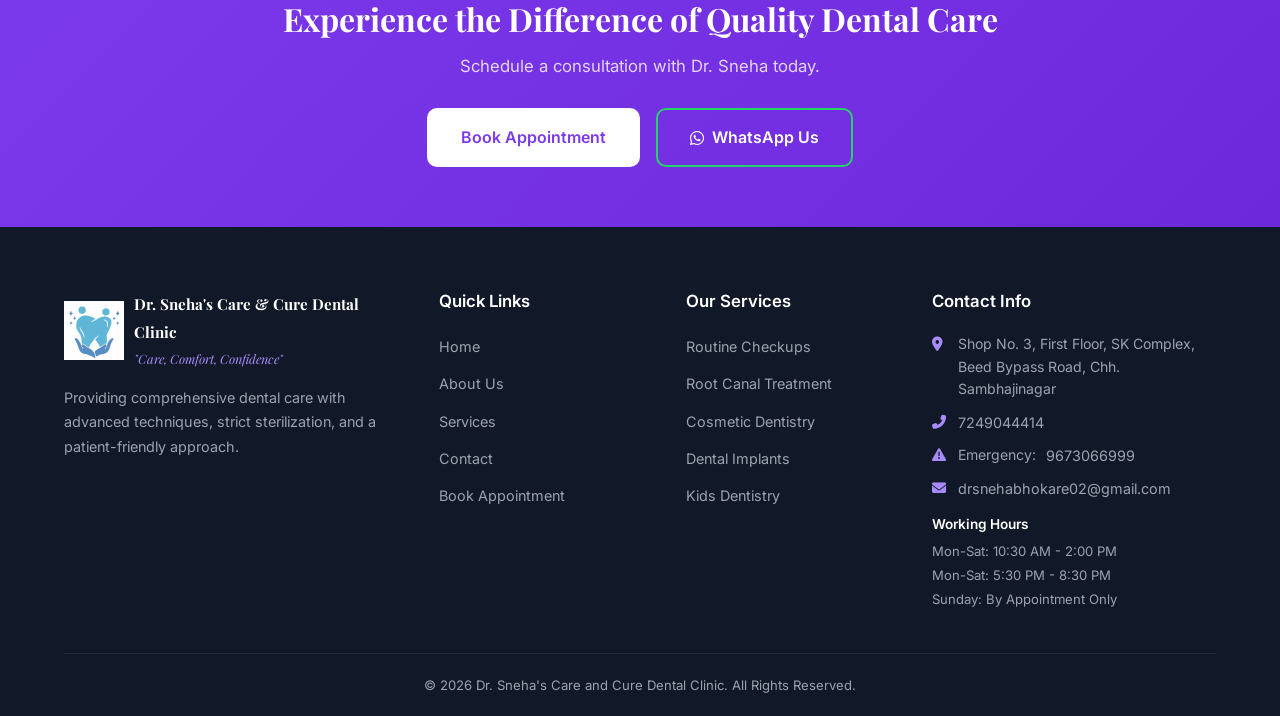
==== commit 06a13d07: "tagline change , address change and add service images" ====
--- a/about.html
+++ b/about.html
@@ -31,7 +31,10 @@
         <div class="container nav-content">
             <a href="index.html" class="logo">
                 <span class="logo-icon"><img src="images/logo.svg" alt="Clinic Logo" class="logo-svg"></span>
-                <span class="logo-name">Dr. Sneha's Care 'n' Cure Dental Clinic</span>
+                <div class="logo-text">
+                    <span class="logo-name">Dr. Sneha's Care 'n' Cure Dental Clinic</span>
+                    <span class="logo-motto nav-motto">"Care, Comfort, Confidence"</span>
+                </div>
             </a>
             <ul class="nav-links" id="navLinks">
                 <li><a href="index.html">Home</a></li>
@@ -243,11 +246,11 @@
                         <span class="logo-icon"><img src="images/logo.svg" alt="Clinic Logo" class="logo-svg"></span>
                         <div class="logo-text">
                             <span class="logo-name">Dr. Sneha's</span>
-                            <span class="logo-tagline">Care &amp; Cure Dental</span>
+                            <span class="logo-tagline">Care &amp; Cure Dental Clinic</span>
+                            <span class="logo-motto">"Care, Comfort, Confidence"</span>
                         </div>
                     </div>
                     <p>Providing comprehensive dental care with advanced techniques, strict sterilization, and a patient-friendly approach.</p>
-                    <p class="tagline-footer"><em>"Care, Comfort, Confidence"</em></p>
                 </div>
                 <div class="footer-col">
                     <h4>Quick Links</h4>
@@ -272,7 +275,7 @@
                 <div class="footer-col">
                     <h4>Contact Info</h4>
                     <ul class="contact-list">
-                        <li><i class="fas fa-map-marker-alt"></i> Shop No. 5, First Floor, SK Complex, Beed Bypass Road, Chh. Sambhajinagar</li>
+                        <li><i class="fas fa-map-marker-alt"></i> Shop No. 3, First Floor, SK Complex, Beed Bypass Road, Chh. Sambhajinagar</li>
                         <li><i class="fas fa-phone-alt"></i> <a href="tel:7249044414">7249044414</a></li>
                         <li><i class="fas fa-exclamation-triangle"></i> Emergency: <a href="tel:9673066999">9673066999</a></li>
                         <li><i class="fas fa-envelope"></i> <a href="mailto:drsnehabhokare02@gmail.com">drsnehabhokare02@gmail.com</a></li>
--- a/css/styles.css
+++ b/css/styles.css
@@ -198,6 +198,17 @@
     white-space: nowrap;
 }
 
+.nav-motto {
+    display: block;
+    color: var(--primary);
+    font-family: var(--font-heading);
+    font-size: 0.68rem;
+    font-style: italic;
+    font-weight: 400;
+    line-height: 1.2;
+    white-space: nowrap;
+}
+
 .nav-links {
     display: flex;
     align-items: center;
@@ -1271,7 +1282,7 @@
 
 /* --- Services Detail Page --- */
 .service-detail-block {
-    padding: 60px 0;
+    padding: 64px 0;
     border-bottom: 1px solid var(--gray-200);
 }
 
@@ -1283,22 +1294,38 @@
     background: var(--off-white);
 }
 
+.service-detail-inner {
+    display: flex;
+    gap: 64px;
+    align-items: center;
+}
+
+.service-detail-block.alt .service-detail-inner {
+    flex-direction: row-reverse;
+}
+
+.service-detail-image {
+    flex: 0 0 420px;
+    height: 380px;
+    border-radius: 16px;
+    overflow: hidden;
+    box-shadow: var(--shadow-lg);
+}
+
+.service-detail-image img {
+    width: 100%;
+    height: 100%;
+    object-fit: cover;
+    display: block;
+    transition: transform 0.4s ease;
+}
+
+.service-detail-image:hover img {
+    transform: scale(1.04);
+}
+
 .service-detail-content {
-    max-width: 800px;
-    margin: 0 auto;
-}
-
-.service-detail-icon {
-    width: 64px;
-    height: 64px;
-    background: var(--primary-lightest);
-    border-radius: var(--radius-lg);
-    display: flex;
-    align-items: center;
-    justify-content: center;
-    color: var(--primary);
-    font-size: 1.5rem;
-    margin-bottom: 20px;
+    flex: 1;
 }
 
 .service-detail-content h2 {
@@ -1629,6 +1656,23 @@
     color: var(--white);
     white-space: normal;
     font-size: 0.95rem;
+}
+
+.footer-logo .logo-tagline {
+    color: var(--white);
+    font-family: var(--font-heading);
+    font-size: 0.95rem;
+    font-weight: 700;
+    white-space: normal;
+}
+
+.footer-logo .logo-motto {
+    display: block;
+    color: var(--primary-light, #a78bfa);
+    font-family: var(--font-heading);
+    font-size: 0.8rem;
+    font-style: italic;
+    margin-top: 2px;
 }
 
 .footer-col p {
@@ -2170,11 +2214,15 @@
         padding: 40px 0;
     }
 
-    .service-detail-icon {
-        width: 52px;
-        height: 52px;
-        font-size: 1.3rem;
-        margin-bottom: 16px;
+    .service-detail-inner {
+        flex-direction: column !important;
+        gap: 28px;
+    }
+
+    .service-detail-image {
+        flex: none;
+        width: 100%;
+        height: 260px;
     }
 
     .service-detail-content h2 {
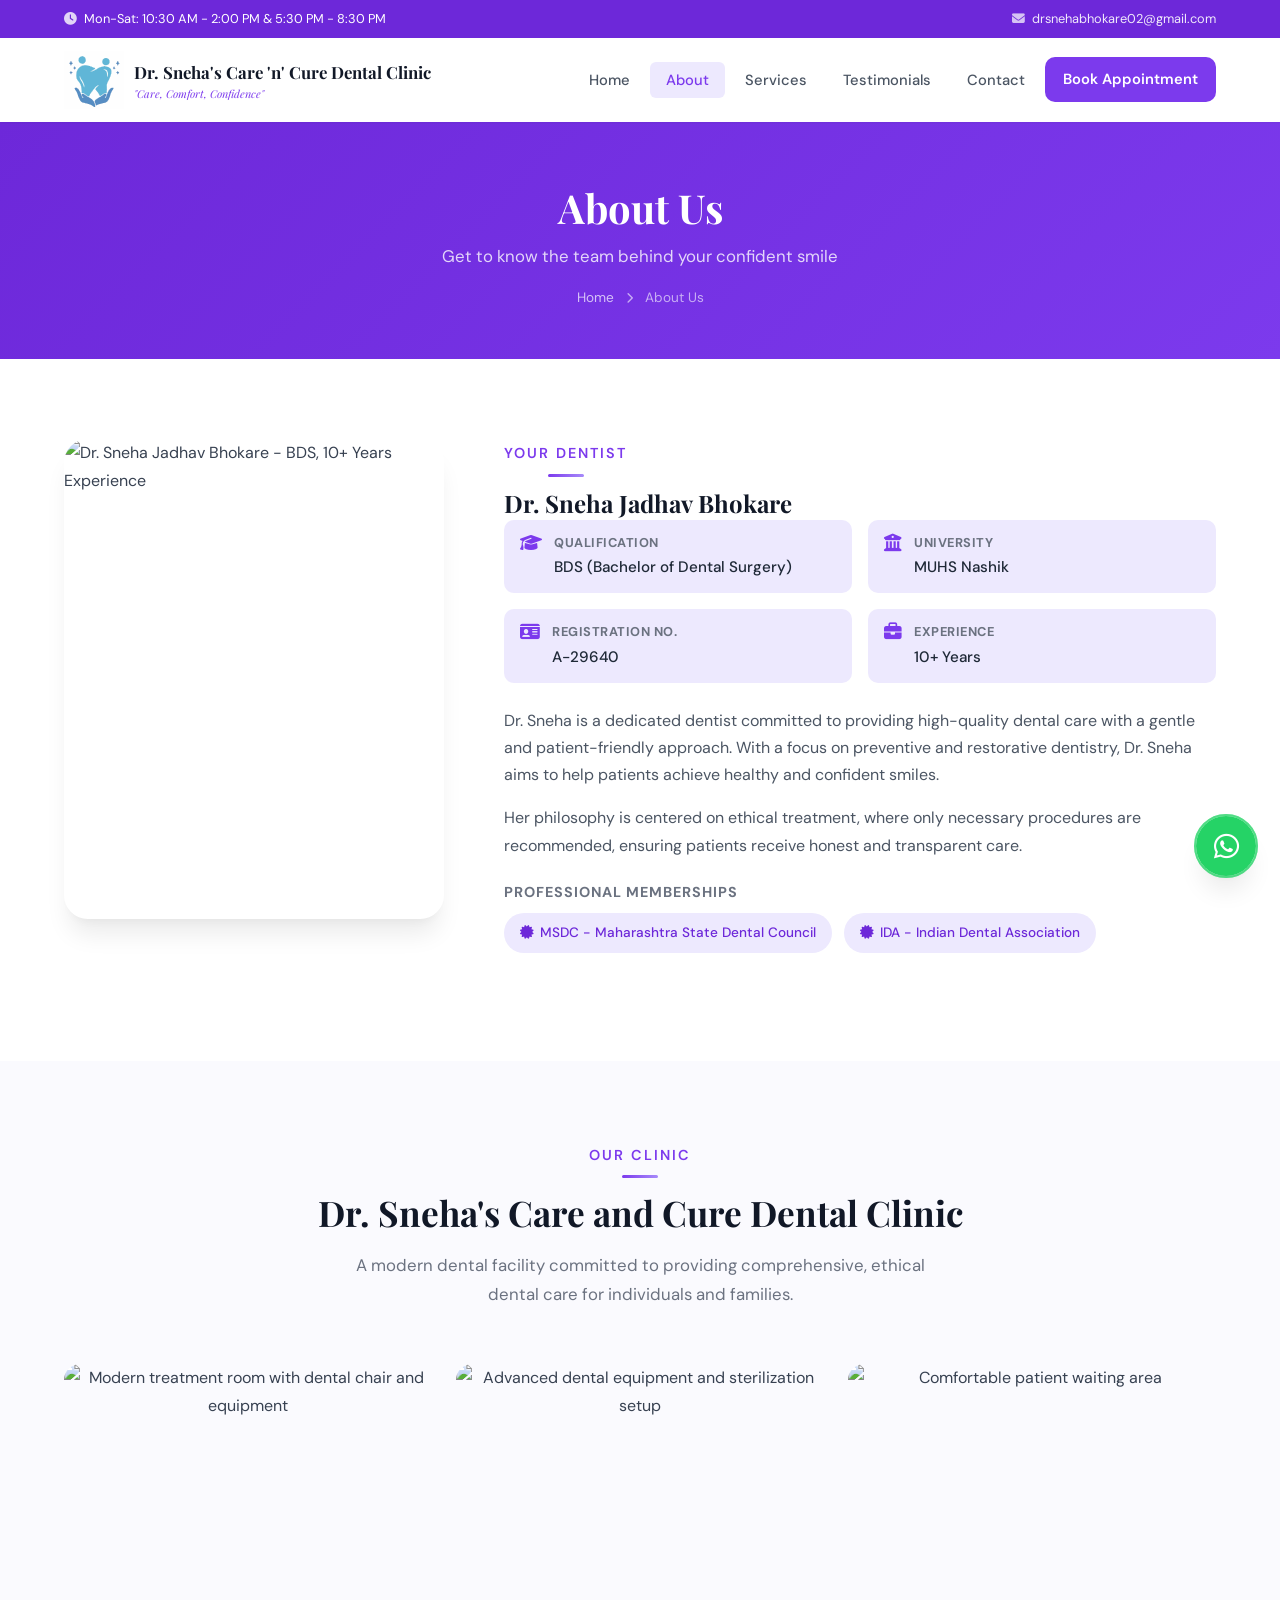
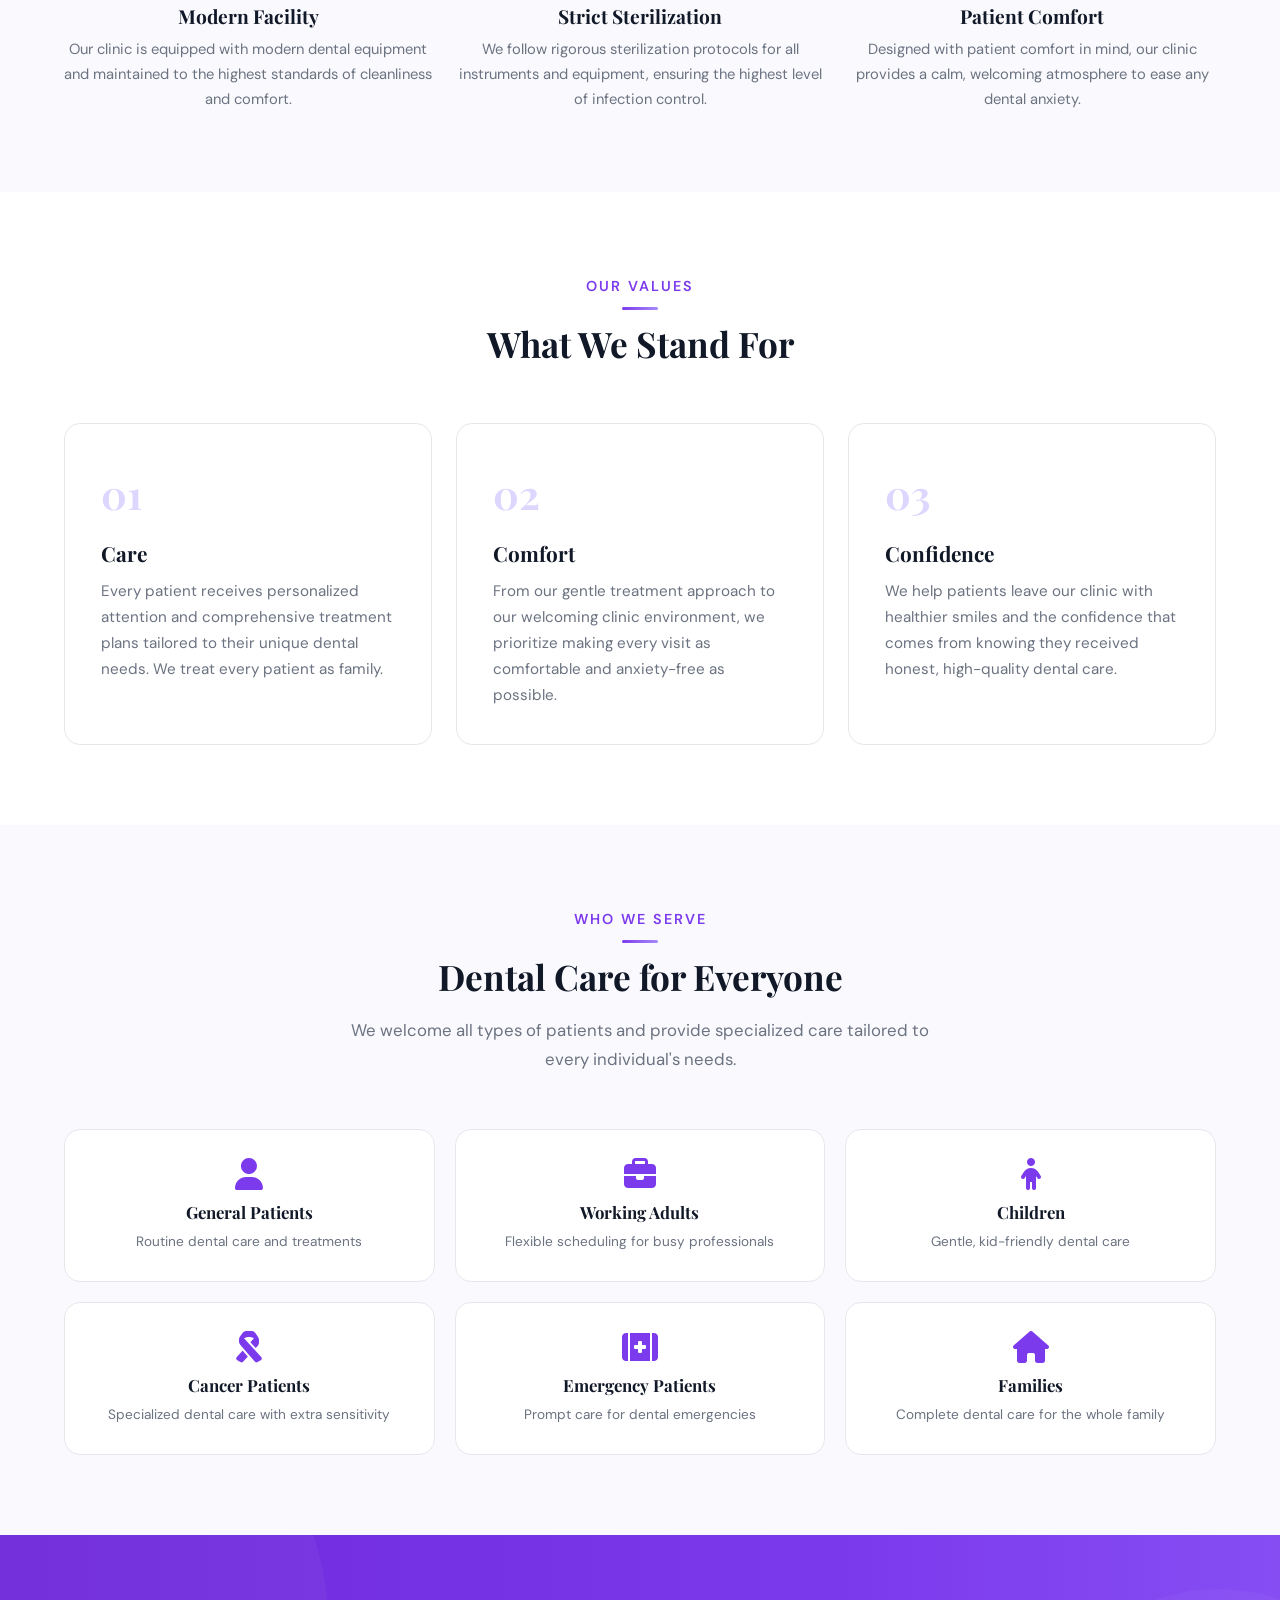
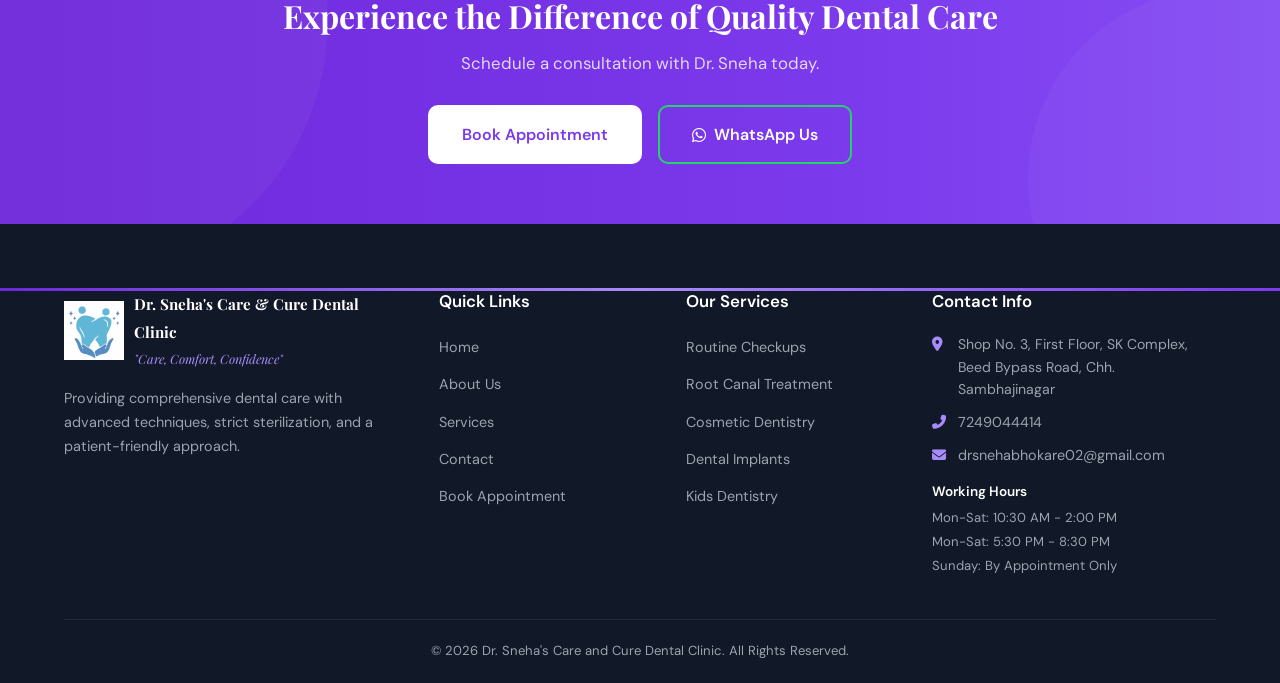
==== commit 1caacfd2: "ui/ux enhancements" ====
--- a/about.html
+++ b/about.html
@@ -7,7 +7,7 @@
     <title>About Us | Dr. Sneha's Care and Cure Dental Clinic</title>
     <link rel="preconnect" href="https://fonts.googleapis.com">
     <link rel="preconnect" href="https://fonts.gstatic.com" crossorigin>
-    <link href="https://fonts.googleapis.com/css2?family=Playfair+Display:wght@400;500;600;700&family=Inter:wght@300;400;500;600;700&display=swap" rel="stylesheet">
+    <link href="https://fonts.googleapis.com/css2?family=Playfair+Display:ital,wght@0,400;0,500;0,600;0,700;1,400&family=DM+Sans:ital,wght@0,300;0,400;0,500;0,600;0,700;1,400&display=swap" rel="stylesheet">
     <link rel="stylesheet" href="https://cdnjs.cloudflare.com/ajax/libs/font-awesome/6.5.1/css/all.min.css">
     <link rel="stylesheet" href="css/styles.css">
 </head>
@@ -17,8 +17,6 @@
         <div class="container top-bar-content">
             <div class="top-bar-left">
                 <span><i class="fas fa-clock"></i> Mon-Sat: 10:30 AM - 2:00 PM &amp; 5:30 PM - 8:30 PM</span>
-                <span class="top-bar-divider">|</span>
-                <span><i class="fas fa-phone-alt"></i> Emergency: <a href="tel:9673066999">9673066999</a></span>
             </div>
             <div class="top-bar-right">
                 <a href="mailto:drsnehabhokare02@gmail.com"><i class="fas fa-envelope"></i> drsnehabhokare02@gmail.com</a>
@@ -106,7 +104,7 @@
                         </div>
                     </div>
                     <p class="bio-text">Dr. Sneha is a dedicated dentist committed to providing high-quality dental care with a gentle and patient-friendly approach. With a focus on preventive and restorative dentistry, Dr. Sneha aims to help patients achieve healthy and confident smiles.</p>
-                    <p class="bio-text">With over a decade of experience in the field, Dr. Sneha has treated thousands of patients across all age groups, from young children to senior citizens. Her philosophy is centered on ethical treatment, where only necessary procedures are recommended, ensuring patients receive honest and transparent care.</p>
+                    <p class="bio-text">Her philosophy is centered on ethical treatment, where only necessary procedures are recommended, ensuring patients receive honest and transparent care.</p>
                     <div class="membership-section">
                         <h4>Professional Memberships</h4>
                         <div class="membership-tags">
@@ -277,7 +275,6 @@
                     <ul class="contact-list">
                         <li><i class="fas fa-map-marker-alt"></i> Shop No. 3, First Floor, SK Complex, Beed Bypass Road, Chh. Sambhajinagar</li>
                         <li><i class="fas fa-phone-alt"></i> <a href="tel:7249044414">7249044414</a></li>
-                        <li><i class="fas fa-exclamation-triangle"></i> Emergency: <a href="tel:9673066999">9673066999</a></li>
                         <li><i class="fas fa-envelope"></i> <a href="mailto:drsnehabhokare02@gmail.com">drsnehabhokare02@gmail.com</a></li>
                     </ul>
                     <div class="footer-hours">
--- a/css/styles.css
+++ b/css/styles.css
@@ -30,7 +30,7 @@
     --danger: #EF4444;
     --whatsapp: #25D366;
     --font-heading: 'Playfair Display', Georgia, serif;
-    --font-body: 'Inter', -apple-system, BlinkMacSystemFont, sans-serif;
+    --font-body: 'DM Sans', -apple-system, BlinkMacSystemFont, sans-serif;
     --shadow-sm: 0 1px 2px rgba(0, 0, 0, 0.05);
     --shadow: 0 4px 6px -1px rgba(0, 0, 0, 0.07), 0 2px 4px -2px rgba(0, 0, 0, 0.05);
     --shadow-md: 0 10px 15px -3px rgba(0, 0, 0, 0.08), 0 4px 6px -4px rgba(0, 0, 0, 0.05);
@@ -234,9 +234,10 @@
 .btn-nav {
     background: var(--primary) !important;
     color: var(--white) !important;
-    padding: 10px 20px !important;
+    padding: 8px 16px !important;
     border-radius: var(--radius) !important;
     font-weight: 600 !important;
+    font-size: 0.92rem !important;
 }
 
 .btn-nav:hover {
@@ -1602,7 +1603,7 @@
 
 /* --- Map Section --- */
 .map-section {
-    padding: 60px 0 0;
+    padding: 60px 0 60px;
 }
 
 .map-title {
@@ -1954,9 +1955,9 @@
     }
 
     .nav-links a {
-        padding: 14px 16px;
+        padding: 8px 12px;
         width: 100%;
-        font-size: 0.95rem;
+        font-size: 0.88rem;
         border-radius: var(--radius-sm);
     }
 
@@ -2375,7 +2376,7 @@
 
     /* Map */
     .map-section {
-        padding: 40px 0 0;
+        padding: 40px 0 40px;
     }
 
     .map-title {
@@ -2568,5 +2569,465 @@
     .animate-ready {
         opacity: 1;
         transform: none;
-    }
-}
+        filter: none;
+    }
+
+    .hero-subtitle,
+    .hero h1,
+    .hero-description,
+    .hero-cta,
+    .hero-badges {
+        animation: none !important;
+        opacity: 1 !important;
+        filter: none !important;
+    }
+
+    .hero-card,
+    .hero::before,
+    .hero::after,
+    .cta-section {
+        animation: none !important;
+    }
+
+    .whatsapp-float::before,
+    .whatsapp-float::after {
+        animation: none !important;
+        display: none;
+    }
+}
+
+/* =====================================================
+   RICH MOTION & VISUAL ENHANCEMENTS
+   ===================================================== */
+
+/* ── KEYFRAME ANIMATIONS ── */
+
+@keyframes orbFloat1 {
+    0%, 100% { transform: translate(0, 0) scale(1); }
+    33%       { transform: translate(50px, -60px) scale(1.15); }
+    66%       { transform: translate(-30px, 30px) scale(0.92); }
+}
+
+@keyframes orbFloat2 {
+    0%, 100% { transform: translate(0, 0) scale(1); }
+    33%       { transform: translate(-60px, 40px) scale(1.12); }
+    66%       { transform: translate(35px, -45px) scale(1.2); }
+}
+
+@keyframes cardFloat {
+    0%, 100% { transform: translateY(0px) rotate(0deg); }
+    50%       { transform: translateY(-14px) rotate(0.3deg); }
+}
+
+@keyframes heroReveal {
+    from {
+        opacity: 0;
+        transform: translateY(28px);
+        filter: blur(8px);
+    }
+    to {
+        opacity: 1;
+        transform: translateY(0);
+        filter: blur(0);
+    }
+}
+
+@keyframes gradientShift {
+    0%, 100% { background-position: 0% 50%; }
+    50%       { background-position: 100% 50%; }
+}
+
+@keyframes ringPulse {
+    0%   { transform: scale(1); opacity: 0.65; }
+    100% { transform: scale(2.5); opacity: 0; }
+}
+
+@keyframes underlineReveal {
+    from { transform: scaleX(0); opacity: 0; }
+    to   { transform: scaleX(1); opacity: 1; }
+}
+
+@keyframes iconPop {
+    0%, 100% { transform: scale(1); }
+    40%       { transform: scale(1.2); }
+    70%       { transform: scale(0.93); }
+}
+
+@keyframes footerShimmer {
+    0%   { background-position: -200% center; }
+    100% { background-position: 200% center; }
+}
+
+/* ── HERO: ANIMATED BACKGROUND ORBS ── */
+
+.hero::before {
+    animation: orbFloat1 14s ease-in-out infinite;
+}
+
+.hero::after {
+    animation: orbFloat2 18s ease-in-out infinite;
+}
+
+/* ── HERO: STAGGERED TEXT REVEAL ── */
+
+.hero-subtitle {
+    opacity: 0;
+    animation: heroReveal 0.9s cubic-bezier(0.16, 1, 0.3, 1) forwards;
+    animation-delay: 0.1s;
+}
+
+.hero h1 {
+    opacity: 0;
+    animation: heroReveal 0.9s cubic-bezier(0.16, 1, 0.3, 1) forwards;
+    animation-delay: 0.28s;
+}
+
+.hero-description {
+    opacity: 0;
+    animation: heroReveal 0.9s cubic-bezier(0.16, 1, 0.3, 1) forwards;
+    animation-delay: 0.44s;
+}
+
+.hero-cta {
+    opacity: 0;
+    animation: heroReveal 0.9s cubic-bezier(0.16, 1, 0.3, 1) forwards;
+    animation-delay: 0.58s;
+}
+
+.hero-badges {
+    opacity: 0;
+    animation: heroReveal 0.9s cubic-bezier(0.16, 1, 0.3, 1) forwards;
+    animation-delay: 0.72s;
+}
+
+/* ── HERO CARD: FLOATING ── */
+
+.hero-card {
+    animation: cardFloat 5.5s ease-in-out infinite;
+}
+
+/* ── NAVBAR: GLASSMORPHISM ON SCROLL ── */
+
+.navbar.scrolled {
+    background: rgba(255, 255, 255, 0.82) !important;
+    backdrop-filter: blur(24px) saturate(160%);
+    -webkit-backdrop-filter: blur(24px) saturate(160%);
+    box-shadow: 0 2px 28px rgba(124, 58, 237, 0.1), 0 1px 4px rgba(0, 0, 0, 0.06) !important;
+    border-bottom: 1px solid rgba(124, 58, 237, 0.1);
+}
+
+/* ── BUTTONS: PRIMARY SHIMMER ── */
+
+.btn-primary {
+    background-image: linear-gradient(
+        90deg,
+        var(--primary-dark) 0%,
+        var(--primary) 30%,
+        var(--primary-light) 60%,
+        var(--primary) 80%,
+        var(--primary-dark) 100%
+    );
+    background-size: 250% auto;
+    transition: background-position 0.65s ease, transform 0.3s ease, box-shadow 0.3s ease, border-color 0.3s ease;
+}
+
+.btn-primary:hover {
+    background-position: right center;
+    transform: translateY(-3px);
+    box-shadow: 0 14px 36px -4px rgba(124, 58, 237, 0.42);
+    color: var(--white);
+}
+
+/* ── SERVICE CARDS: RICH HOVER & GLOW ── */
+
+.service-card {
+    position: relative;
+    overflow: hidden;
+}
+
+.service-card::after {
+    content: '';
+    position: absolute;
+    inset: 0;
+    border-radius: var(--radius-lg);
+    background: linear-gradient(135deg, rgba(124, 58, 237, 0.05) 0%, transparent 65%);
+    opacity: 0;
+    transition: opacity 0.45s ease;
+    pointer-events: none;
+    z-index: 0;
+}
+
+.service-card > * {
+    position: relative;
+    z-index: 1;
+}
+
+.service-card:hover {
+    border-color: rgba(124, 58, 237, 0.28);
+    box-shadow: 0 24px 52px -8px rgba(124, 58, 237, 0.2), 0 8px 20px -4px rgba(124, 58, 237, 0.1);
+    transform: translateY(-8px);
+}
+
+.service-card:hover::after {
+    opacity: 1;
+}
+
+.service-icon {
+    transition: background 0.3s ease, color 0.3s ease, transform 0.4s cubic-bezier(0.34, 1.56, 0.64, 1), box-shadow 0.3s ease;
+}
+
+.service-card:hover .service-icon {
+    background: var(--primary);
+    color: var(--white);
+    transform: scale(1.12);
+    box-shadow: 0 8px 24px rgba(124, 58, 237, 0.32);
+    animation: iconPop 0.4s ease;
+}
+
+/* ── WHY-US CARDS: SPRING HOVER ── */
+
+.why-us-card {
+    border: 1px solid rgba(0, 0, 0, 0);
+    transition: all 0.4s cubic-bezier(0.34, 1.56, 0.64, 1);
+}
+
+.why-us-card:hover {
+    border-color: rgba(124, 58, 237, 0.14);
+    box-shadow: 0 20px 44px -8px rgba(124, 58, 237, 0.16);
+    transform: translateY(-6px);
+}
+
+.why-us-icon {
+    transition: transform 0.4s cubic-bezier(0.34, 1.56, 0.64, 1), box-shadow 0.3s ease;
+}
+
+.why-us-card:hover .why-us-icon {
+    transform: scale(1.12);
+    box-shadow: 0 8px 24px rgba(124, 58, 237, 0.22);
+}
+
+/* ── TESTIMONIALS: QUOTE DECORATION & HOVER ── */
+
+.testimonial-card {
+    position: relative;
+    overflow: hidden;
+    transition: transform 0.35s ease, background 0.35s ease, box-shadow 0.35s ease;
+}
+
+.testimonial-card::before {
+    content: '\201C';
+    position: absolute;
+    top: -12px;
+    left: 18px;
+    font-family: var(--font-heading);
+    font-size: 7.5rem;
+    line-height: 1;
+    color: rgba(255, 255, 255, 0.09);
+    pointer-events: none;
+    font-style: normal;
+    font-weight: 700;
+    transition: color 0.35s ease;
+}
+
+.testimonial-card:hover {
+    transform: translateY(-5px);
+    background: rgba(255, 255, 255, 0.16);
+    box-shadow: 0 24px 48px rgba(0, 0, 0, 0.18);
+}
+
+.testimonial-card:hover::before {
+    color: rgba(255, 255, 255, 0.16);
+}
+
+/* ── CTA SECTION: ANIMATED GRADIENT ── */
+
+.cta-section {
+    background: linear-gradient(270deg, #3B0FA3, #5B21B6, #6D28D9, #7C3AED, #9061F9, #7C3AED, #6D28D9);
+    background-size: 400% 400%;
+    animation: gradientShift 10s ease infinite;
+    position: relative;
+    overflow: hidden;
+}
+
+.cta-section::before {
+    content: '';
+    position: absolute;
+    top: -60%;
+    left: -15%;
+    width: 520px;
+    height: 520px;
+    background: rgba(255, 255, 255, 0.04);
+    border-radius: 50%;
+    animation: orbFloat1 16s ease-in-out infinite;
+    pointer-events: none;
+}
+
+.cta-section::after {
+    content: '';
+    position: absolute;
+    bottom: -50%;
+    right: -10%;
+    width: 380px;
+    height: 380px;
+    background: rgba(255, 255, 255, 0.03);
+    border-radius: 50%;
+    animation: orbFloat2 20s ease-in-out infinite;
+    pointer-events: none;
+}
+
+.cta-content {
+    position: relative;
+    z-index: 1;
+}
+
+/* ── FOOTER: GRADIENT TOP ACCENT ── */
+
+.footer::before {
+    content: '';
+    display: block;
+    height: 3px;
+    background: linear-gradient(90deg, var(--primary-dark), var(--primary-light), var(--primary), var(--primary-light), var(--primary-dark));
+    background-size: 200% auto;
+    animation: footerShimmer 6s linear infinite;
+}
+
+/* ── WHATSAPP: DOUBLE PULSE RING ── */
+
+.whatsapp-float::before,
+.whatsapp-float::after {
+    content: '';
+    position: absolute;
+    inset: -2px;
+    border-radius: 50%;
+    border: 2.5px solid rgba(37, 211, 102, 0.55);
+    animation: ringPulse 2.8s cubic-bezier(0.4, 0, 0.6, 1) infinite;
+}
+
+.whatsapp-float::after {
+    animation-delay: 1.4s;
+}
+
+/* ── SECTION LABEL: ANIMATED UNDERLINE ── */
+
+.section-label {
+    display: inline-block;
+}
+
+.section-label::after {
+    content: '';
+    display: block;
+    width: 36px;
+    height: 2.5px;
+    background: linear-gradient(90deg, var(--primary), var(--primary-light));
+    margin: 8px auto 0;
+    border-radius: 2px;
+    transform-origin: center;
+    animation: underlineReveal 0.7s cubic-bezier(0.16, 1, 0.3, 1) both;
+}
+
+/* ── SCROLL ANIMATIONS: BLUR + TRANSLATE ── */
+
+.animate-ready {
+    opacity: 0;
+    transform: translateY(36px);
+    filter: blur(4px);
+    transition:
+        opacity 0.72s cubic-bezier(0.16, 1, 0.3, 1),
+        transform 0.72s cubic-bezier(0.16, 1, 0.3, 1),
+        filter 0.72s cubic-bezier(0.16, 1, 0.3, 1);
+}
+
+.animate-in {
+    opacity: 1;
+    transform: translateY(0);
+    filter: blur(0);
+}
+
+/* ── EXPERIENCE BADGE: SPRING HOVER ── */
+
+.experience-badge {
+    transition: transform 0.4s cubic-bezier(0.34, 1.56, 0.64, 1), box-shadow 0.3s ease;
+    cursor: default;
+}
+
+.experience-badge:hover {
+    transform: scale(1.1) rotate(-2deg);
+    box-shadow: 0 18px 44px rgba(124, 58, 237, 0.45);
+}
+
+/* ── DOCTOR PHOTO: ZOOM ON HOVER ── */
+
+.doctor-photo {
+    transition: transform 0.8s cubic-bezier(0.25, 0.46, 0.45, 0.94);
+}
+
+.doctor-image-wrapper:hover .doctor-photo {
+    transform: scale(1.04);
+}
+
+/* ── MEMBERSHIP TAGS: HOVER FILL ── */
+
+.tag {
+    transition: background 0.3s ease, color 0.3s ease, transform 0.3s ease, box-shadow 0.3s ease;
+    cursor: default;
+}
+
+.tag:hover {
+    background: var(--primary);
+    color: var(--white);
+    transform: translateY(-2px);
+    box-shadow: 0 6px 18px rgba(124, 58, 237, 0.28);
+}
+
+/* ── CONTACT CARD: ICON GLOW ── */
+
+.contact-card-icon {
+    transition: background 0.3s ease, color 0.3s ease, transform 0.35s cubic-bezier(0.34, 1.56, 0.64, 1);
+}
+
+.contact-card:hover .contact-card-icon {
+    background: var(--primary);
+    color: var(--white);
+    transform: scale(1.1);
+}
+
+/* ── SERVICE LINK: WIDER ARROW GAP ── */
+
+.service-link {
+    transition: gap 0.3s ease, color 0.3s ease;
+}
+
+.service-link:hover {
+    gap: 10px;
+}
+
+/* ── HERO CARD ICON: GLOW ── */
+
+.hero-card-icon {
+    transition: transform 0.4s ease, background 0.4s ease, box-shadow 0.4s ease;
+}
+
+.hero-card:hover .hero-card-icon {
+    transform: scale(1.12);
+    background: rgba(255, 255, 255, 0.25);
+    box-shadow: 0 8px 28px rgba(255, 255, 255, 0.22);
+}
+
+/* ── GALLERY: COLORED HOVER BUTTONS ── */
+
+.gallery-btn:hover {
+    background: var(--white);
+    color: var(--primary);
+    transform: translateY(-50%) scale(1.12);
+    box-shadow: 0 8px 28px rgba(0, 0, 0, 0.22);
+}
+
+/* ── ABOUT IMAGE: PERSPECTIVE TILT ── */
+
+.about-preview-image {
+    transition: transform 0.5s ease;
+}
+
+.about-preview-image:hover {
+    transform: perspective(1200px) rotateY(2deg) rotateX(-1deg);
+}
